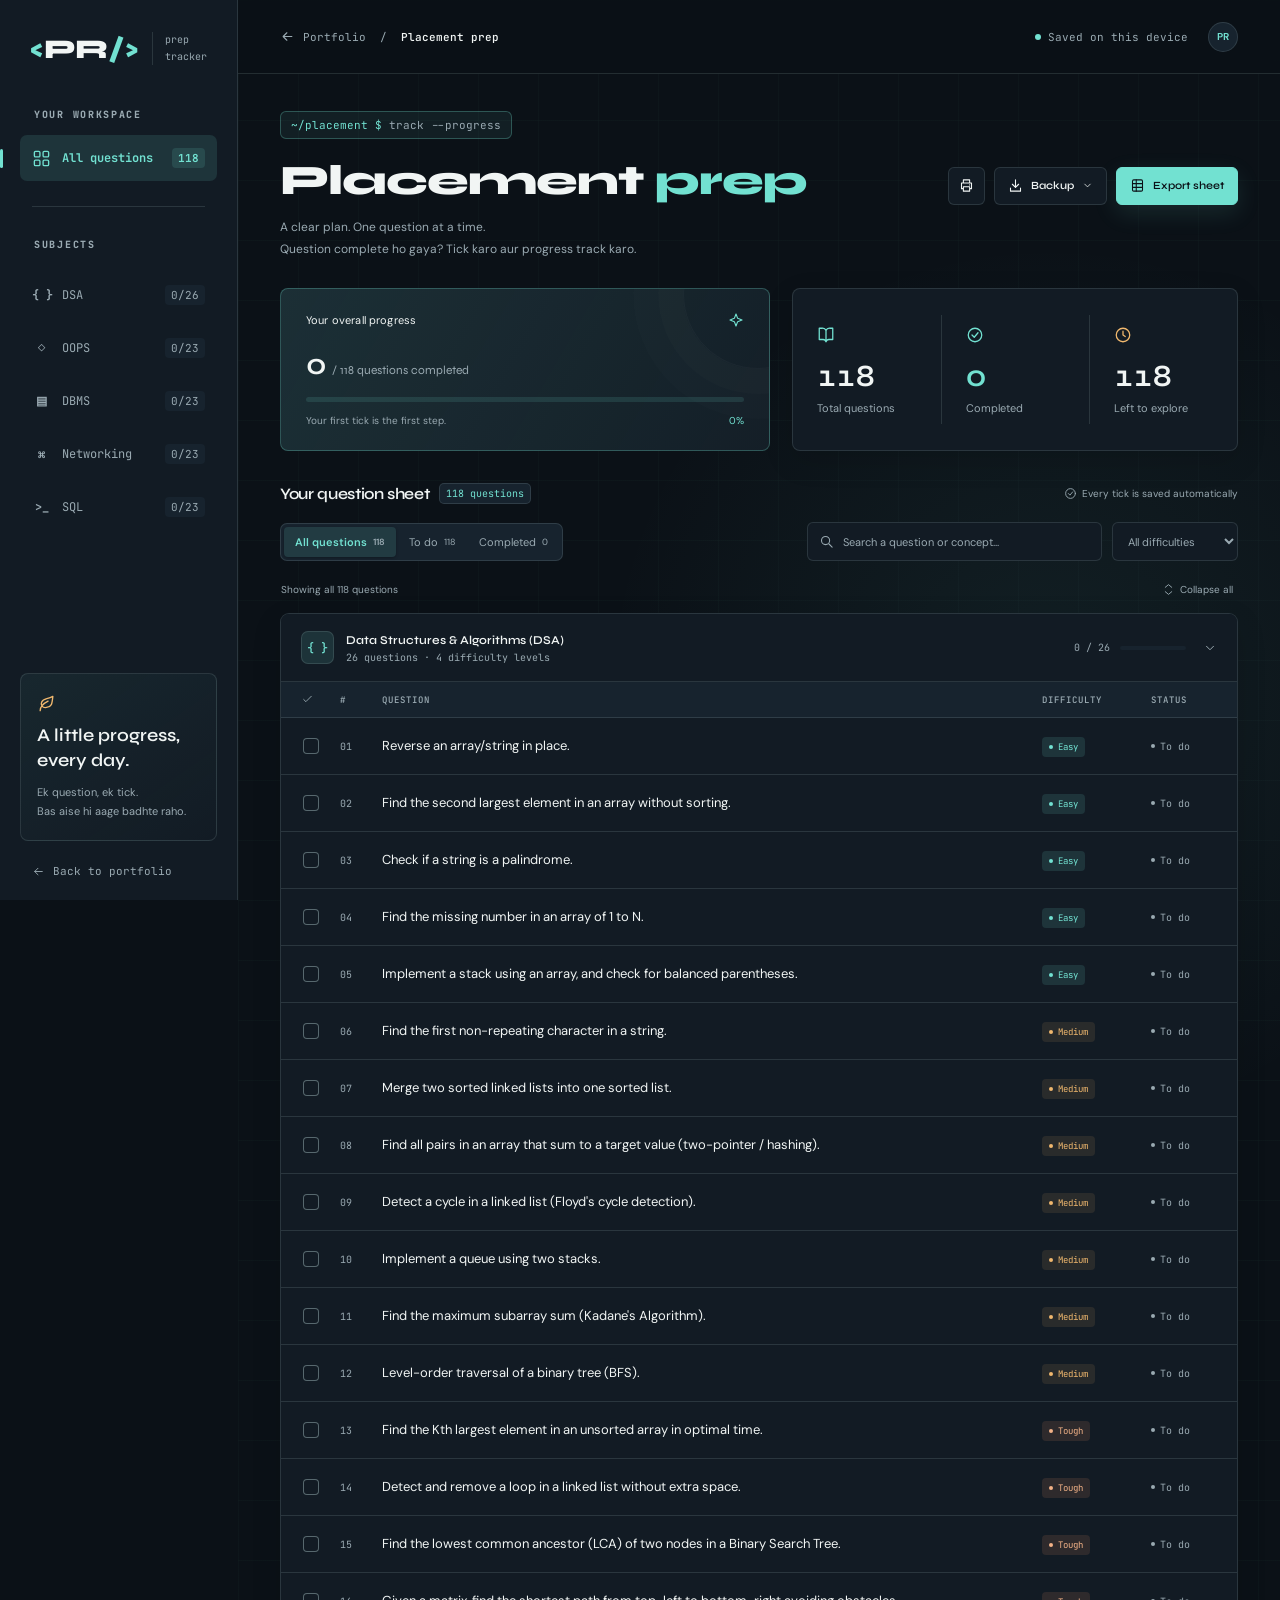
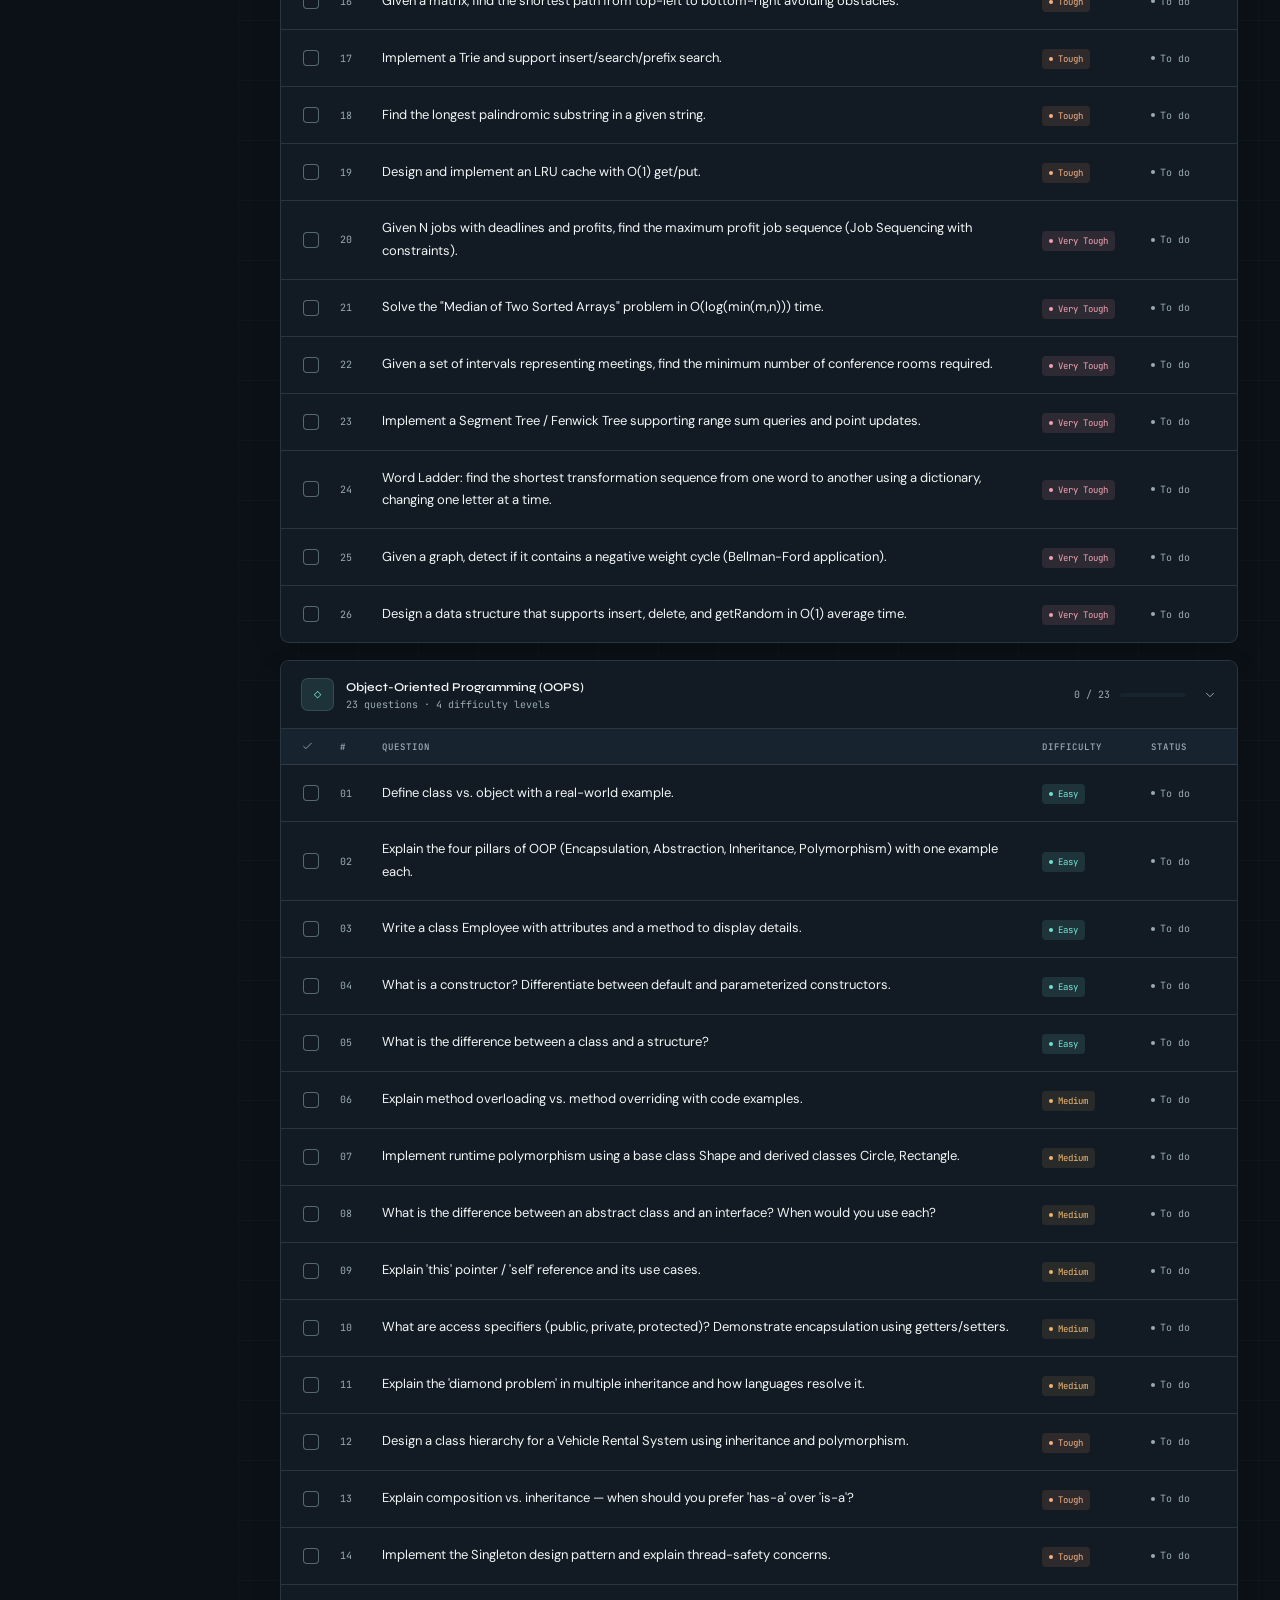
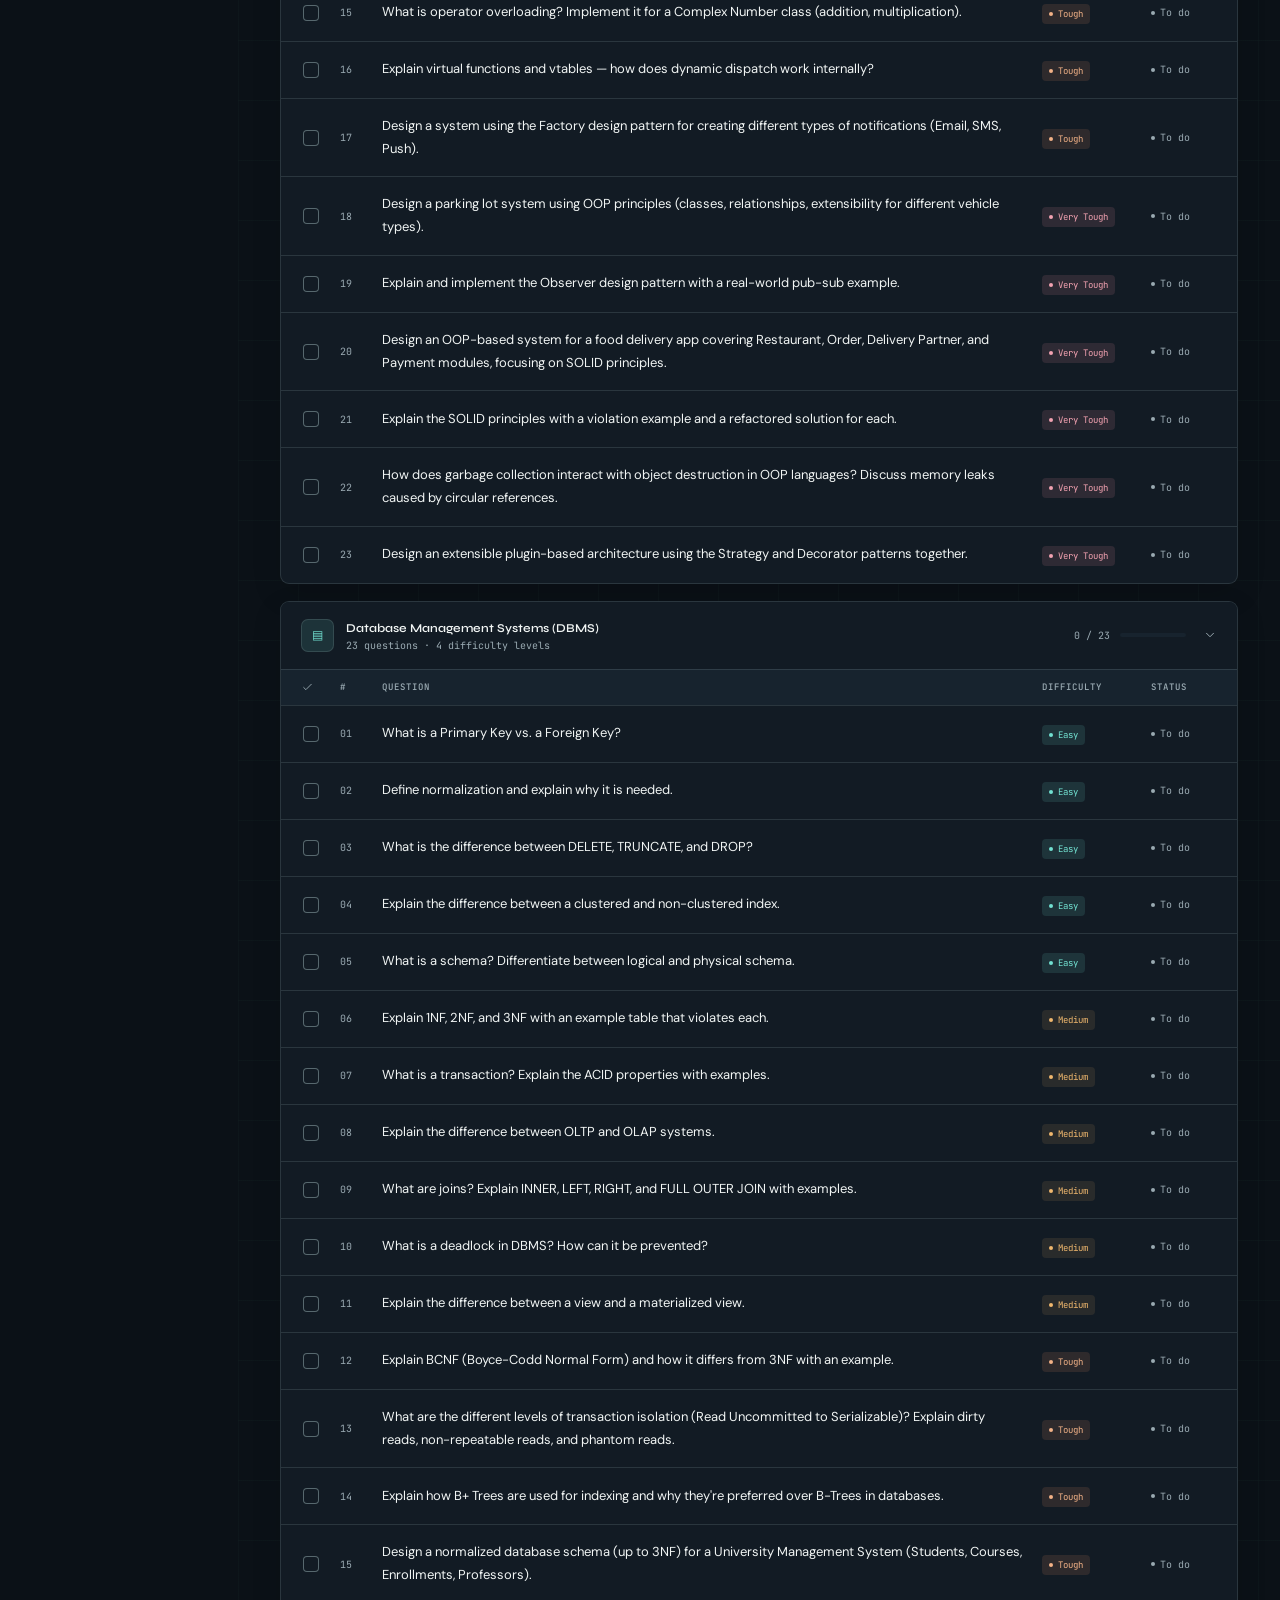
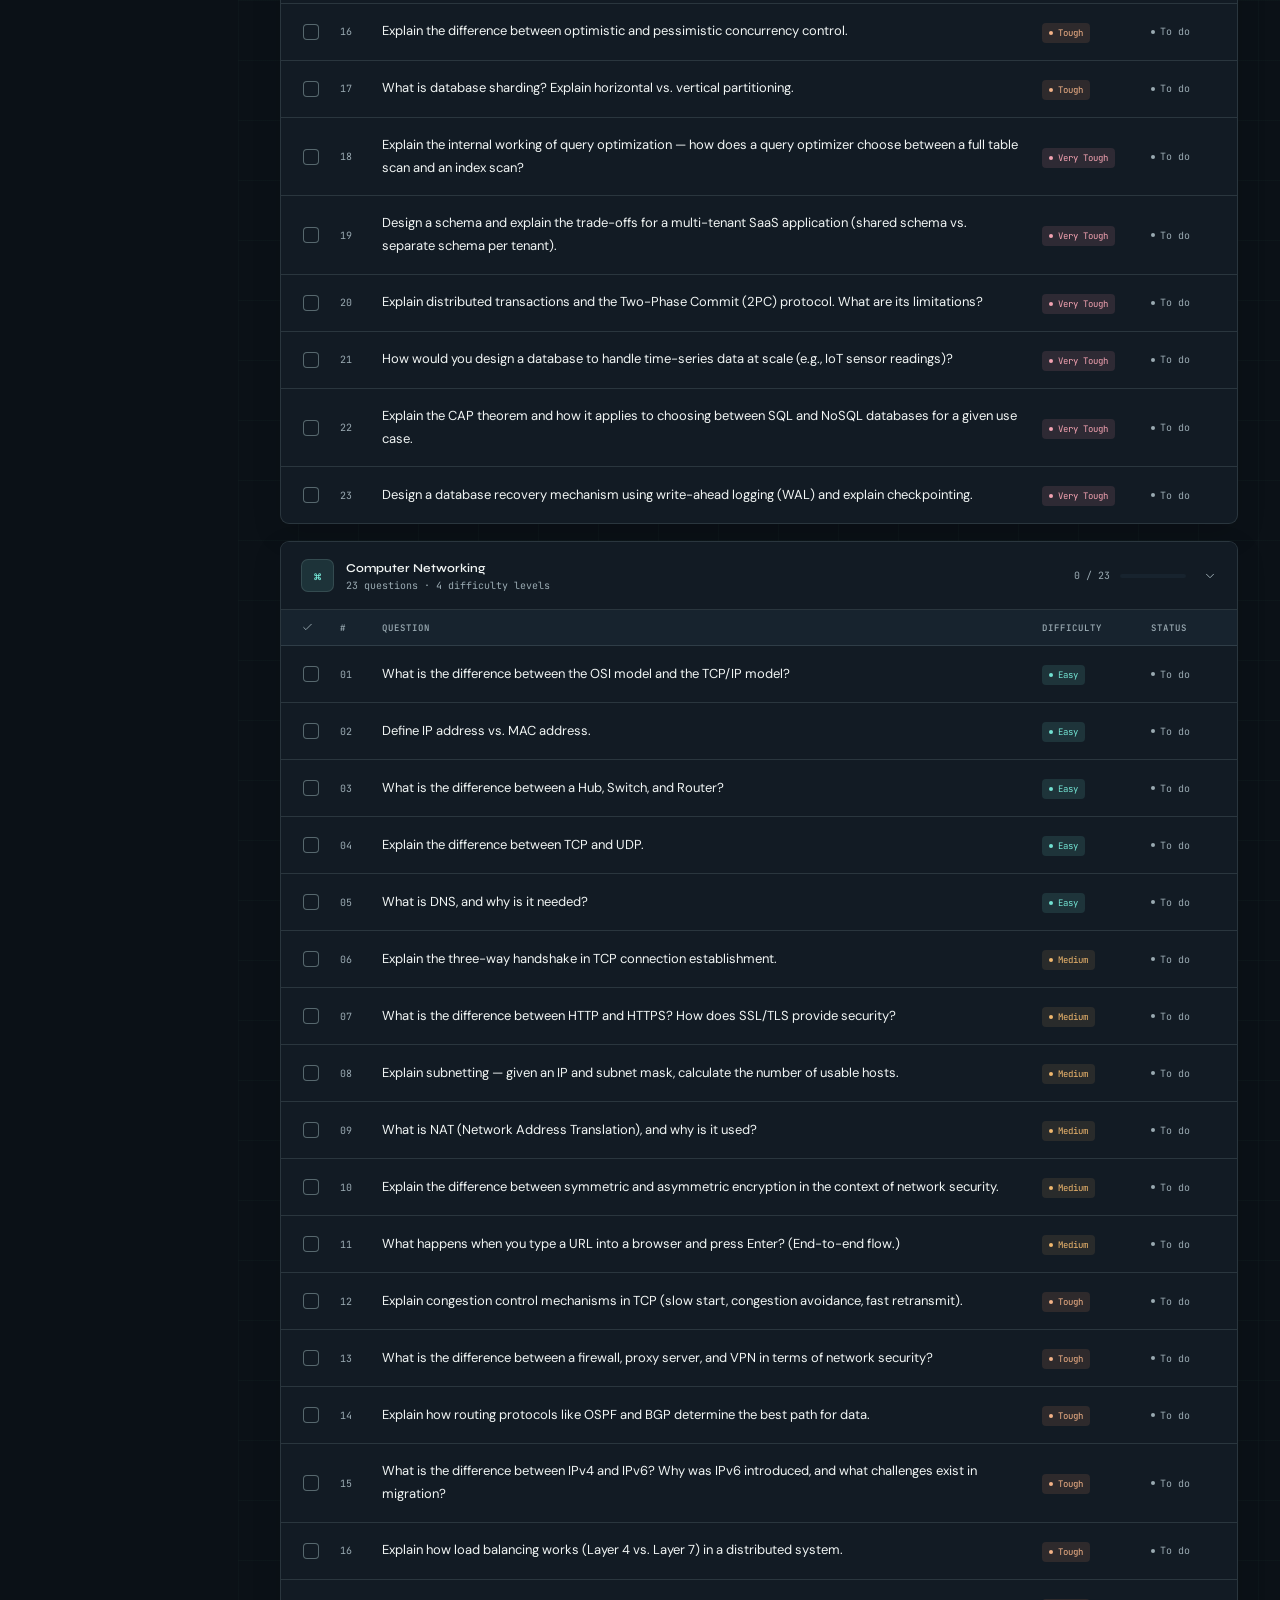
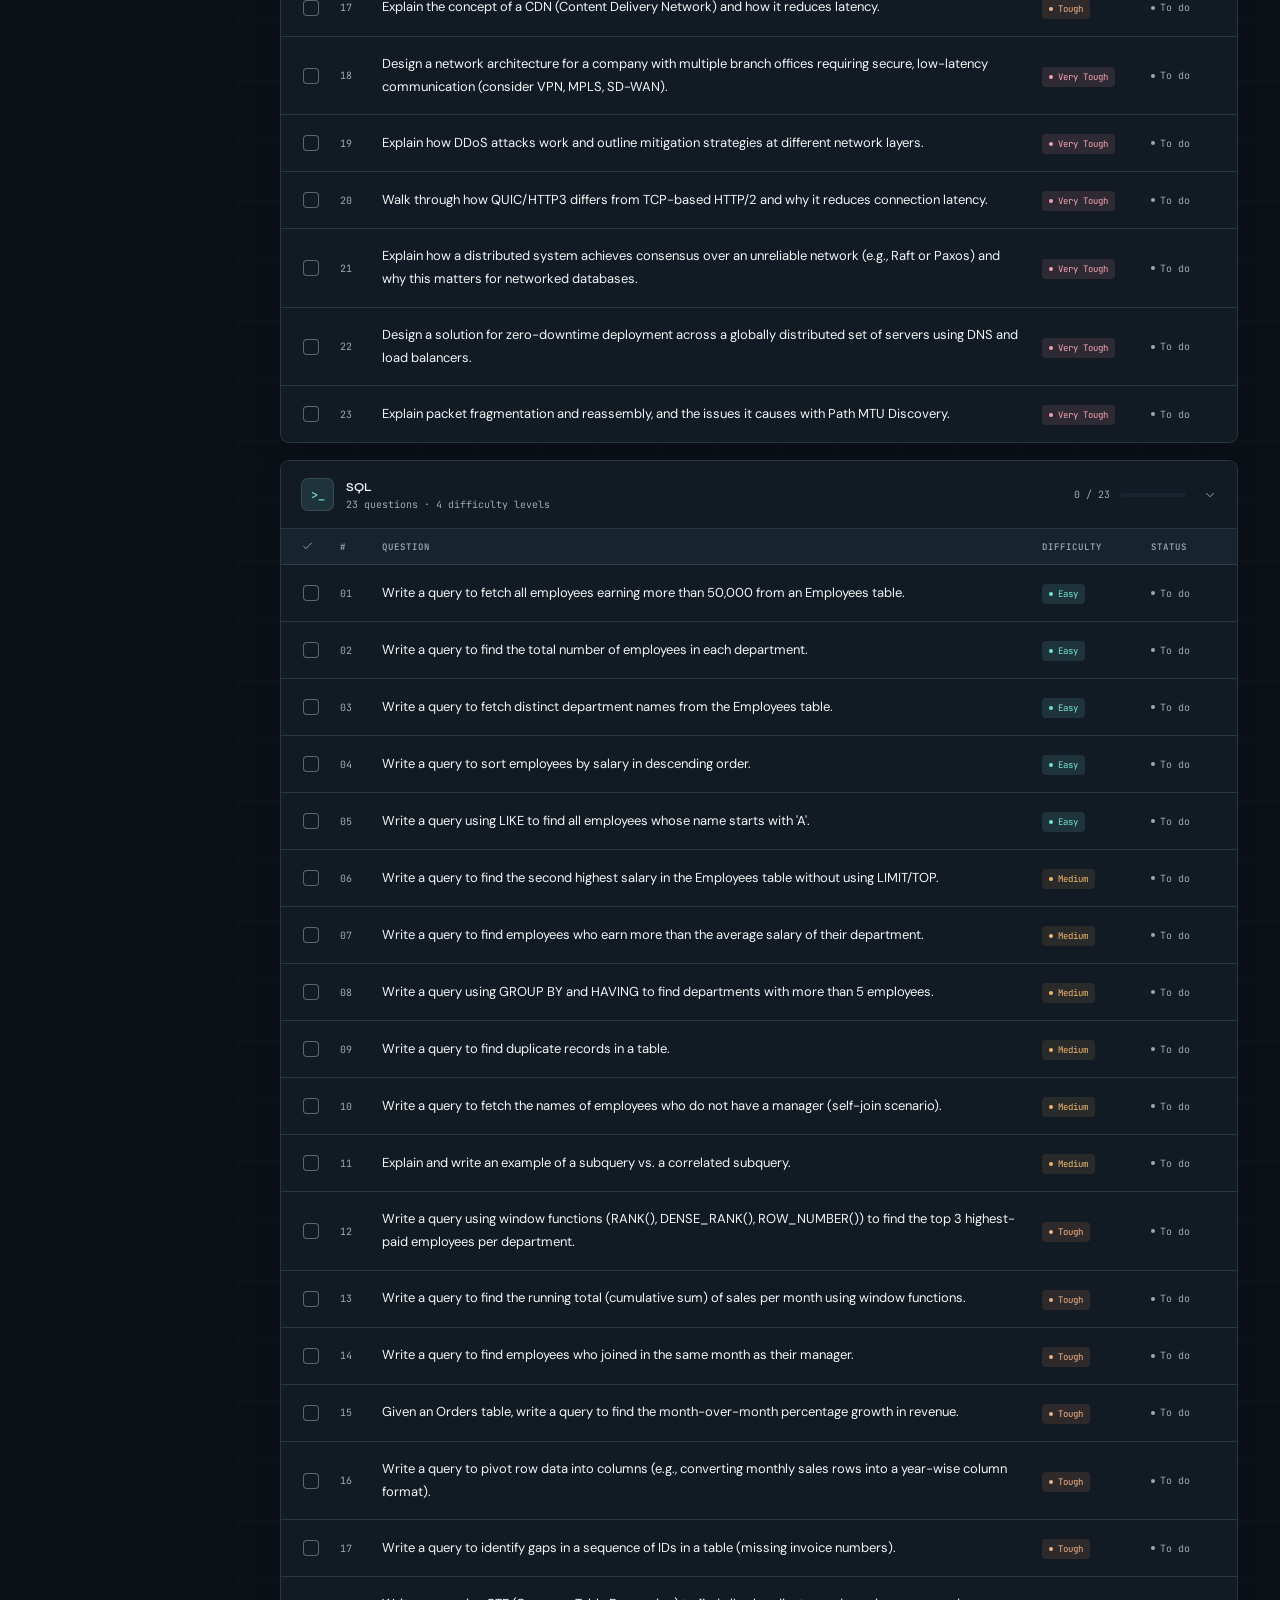
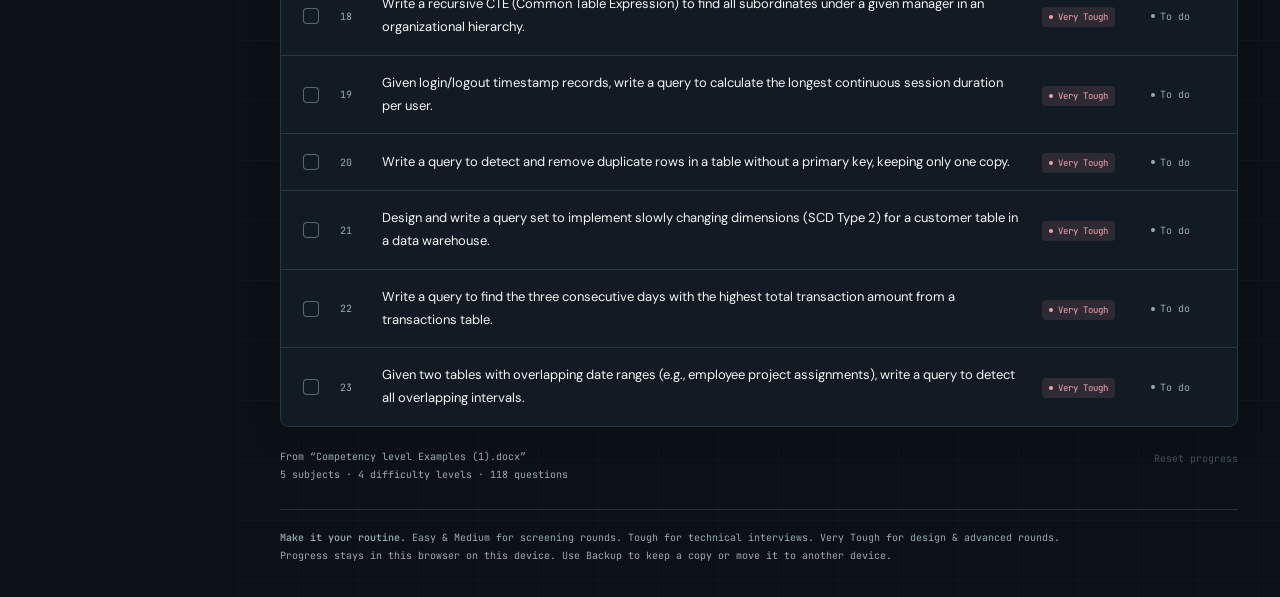
==== placement-tracker.html @ 0c240634 "Add placement prep checklist matching portfolio theme" ====
<!DOCTYPE html>
<html lang="en">
<head>
  <meta charset="UTF-8">
  <meta name="viewport" content="width=device-width, initial-scale=1">
  <meta name="theme-color" content="#0b1117">
  <meta name="description" content="A personal checklist for all 118 placement interview questions in DSA, OOPS, DBMS, Networking and SQL.">
  <title>Placement Prep | Prince Raj</title>
  <link rel="preconnect" href="https://fonts.googleapis.com">
  <link rel="preconnect" href="https://fonts.gstatic.com" crossorigin>
  <link href="https://fonts.googleapis.com/css2?family=Syne:wght@400;600;700;800&amp;family=JetBrains+Mono:wght@300;400;500&amp;family=DM+Sans:wght@300;400;500&amp;display=swap" rel="stylesheet">
  <style>
    /* Palette and typography match style.css (Professional Polish). */
    :root{
      color-scheme:dark;
      --bg-dark:#0b1117;--bg-card:#121b24;--accent:#72e1d1;--accent-2:#f0b86e;
      --accent-glow:rgba(114,225,209,.12);--accent-border:rgba(114,225,209,.28);
      --text-primary:#f1f5f4;--text-muted:#9aaab2;--text-code:#b7f2e9;
      --font-display:'Syne',sans-serif;--font-body:'DM Sans',sans-serif;--font-mono:'JetBrains Mono',monospace;
      --bg:var(--bg-dark);--paper:var(--bg-card);--ink:var(--text-primary);--muted:var(--text-muted);
      --line:rgba(190,220,220,.14);--light:var(--accent-glow);--surface-soft:#17232e;
      --shadow:0 18px 50px rgba(0,0,0,.28);--sidebar:238px;
    }

    *{box-sizing:border-box}[hidden]{display:none!important}
    body{margin:0;background:radial-gradient(circle at 82% 8%,rgba(114,225,209,.07),transparent 28rem),var(--bg);color:var(--ink);font-family:var(--font-body);font-size:14px;-webkit-font-smoothing:antialiased}
    button,input,select{font:inherit}button,a,input,select,summary{-webkit-tap-highlight-color:transparent}
    button{cursor:pointer}button,a,input,select,summary{outline-offset:4px} :focus-visible{outline:2px solid var(--accent)}
    button{color:inherit}a{color:inherit}button:disabled{opacity:.4;cursor:default}svg.icon{width:19px;height:19px;flex:none;fill:none;stroke:currentColor;stroke-width:1.7;stroke-linecap:round;stroke-linejoin:round;vertical-align:middle}
    .symbols{display:none}.skip-link{position:fixed;left:16px;top:-100px;z-index:10;background:var(--paper);padding:12px}.skip-link:focus{top:12px}
    .sidebar{position:fixed;inset:0 auto 0 0;width:var(--sidebar);background:var(--paper);border-right:1px solid var(--line);padding:32px 20px 22px;display:flex;flex-direction:column;z-index:4;overflow-y:auto}
    .brand{display:flex;align-items:center;gap:10px;font-size:23px;font-weight:750;letter-spacing:-1px;text-decoration:none;margin:0 10px 43px}
    .brand-mark{display:grid;place-items:center;width:33px;height:35px;border-radius:10px;background:var(--accent);color:var(--ink);transform:rotate(-5deg)}.brand-mark svg{width:22px;height:22px}
    .nav-caption{font-size:10px;font-weight:750;letter-spacing:1.7px;color:var(--muted);margin:0 14px 14px}
    .subject-nav{display:grid;gap:7px}.nav-item{display:flex;align-items:center;gap:11px;position:relative;padding:13px 12px;background:transparent;border:0;border-radius:7px;text-align:left;width:100%;font-size:13px;color:var(--muted)}
    .nav-item:hover{background:var(--surface-soft)}.nav-item.active{background:var(--accent-glow);color:var(--accent);font-weight:650}.nav-item.active:before{content:"";height:19px;width:3px;border-radius:3px;background:var(--accent);position:absolute;left:-20px}
    .nav-item .nav-count{margin-left:auto;font-variant-numeric:tabular-nums;font-size:11px;background:var(--surface-soft);padding:3px 6px;border-radius:4px;color:var(--muted)}.nav-item.active .nav-count{background:var(--accent-glow);color:var(--accent)}
    .nav-separator{height:1px;background:var(--line);margin:18px 12px 24px}.subject-symbol{font-family:var(--font-mono);font-size:12px;width:19px;flex:none;white-space:nowrap;text-align:center;font-weight:650}
    .sidebar-bottom{margin-top:auto;padding-top:50px}.note-card{padding:19px 16px;background:var(--surface-soft);border:1px solid var(--line);border-radius:10px}.note-icon{color:var(--accent);margin-bottom:10px}.note-card h2{font-family:var(--font-display);font-size:18px;font-weight:400;line-height:1.4;margin:0 0 9px}.note-card p{margin:0;color:var(--muted);font-size:11px;line-height:1.75}
    .back-link{display:flex;align-items:center;gap:8px;text-decoration:none;font-size:11px;color:var(--muted);padding:23px 12px 0}.back-link:hover{color:var(--accent)}
    .workspace{margin-left:var(--sidebar)}.topbar{height:74px;padding:0 42px;display:flex;align-items:center;justify-content:space-between;border-bottom:1px solid var(--line);background:rgba(11,17,23,.9);backdrop-filter:blur(12px);gap:16px}.breadcrumb{display:flex;align-items:center;gap:14px;font-size:11px;color:var(--muted)}.breadcrumb strong{font-weight:550;color:var(--ink)}.breadcrumb .slash{color:var(--muted)}
    .topbar-right{display:flex;gap:20px;align-items:center}.save-state{display:flex;align-items:center;gap:7px;font-size:11px;color:var(--muted)}.save-dot{height:6px;width:6px;background:var(--accent);border-radius:50%;flex:none}.avatar{height:30px;width:30px;background:var(--surface-soft);color:var(--accent);display:grid;place-items:center;border:1px solid var(--line);border-radius:50%;font-size:10px;font-weight:650}
    .content{max-width:1430px;margin:0 auto;padding:37px 42px 32px}.heading-row{display:flex;justify-content:space-between;gap:24px;align-items:center;margin-bottom:28px}.eyebrow{display:flex;align-items:center;gap:7px;font-family:var(--font-mono);font-size:11px;font-weight:400;letter-spacing:0;color:var(--accent);margin:0 0 16px;padding:6px 10px;width:fit-content;max-width:100%;border:1px solid var(--accent-border);border-radius:6px;background:rgba(114,225,209,.07)}.eyebrow span{color:var(--muted)}h1{font-family:var(--font-display);font-size:42px;font-weight:800;letter-spacing:-1px;margin:0 0 11px}.intro{font-size:12px;color:var(--muted);line-height:1.8;margin:0}
    .actions{display:flex;gap:9px;align-items:center}.btn{display:inline-flex;align-items:center;justify-content:center;gap:8px;padding:10px 13px;min-height:38px;border:1px solid var(--line);border-radius:6px;background:var(--paper);font-size:11px;font-weight:550;text-decoration:none;white-space:nowrap}.btn:hover{background:var(--accent-glow);border-color:var(--accent-border)}.btn svg{width:15px;height:15px}.btn.primary{background:var(--accent);border-color:var(--accent);color:var(--bg-dark);box-shadow:0 8px 24px var(--accent-glow)}.btn.primary:hover{background:#9cede1}.icon-button{padding:10px}.backup-wrap{position:relative}.backup-menu{position:absolute;right:0;top:calc(100% + 8px);z-index:5;background:var(--paper);border:1px solid var(--line);border-radius:8px;padding:6px;width:207px;box-shadow:0 10px 35px rgba(0,0,0,.28)}.backup-menu[hidden]{display:none}.backup-menu button{display:flex;gap:9px;align-items:center;width:100%;text-align:left;border:0;border-radius:5px;padding:10px;background:var(--paper);font-size:12px}.backup-menu button:hover{background:var(--bg)}
    .overview{display:grid;grid-template-columns:1.1fr 1fr;gap:22px;margin-bottom:32px}.progress-card{background:linear-gradient(120deg,rgba(114,225,209,.1),rgba(114,225,209,.02)),var(--paper);border-radius:10px;padding:23px 25px;color:var(--ink);position:relative;overflow:hidden}.progress-card:after{content:"";width:148px;height:148px;border:1px solid #ffffff08;border-radius:50%;position:absolute;right:-64px;top:-70px;box-shadow:0 0 0 25px #ffffff03,0 0 0 50px #ffffff02;pointer-events:none}
    .progress-top{display:flex;align-items:center;justify-content:space-between;gap:10px;margin-bottom:18px}.progress-label{font-size:11px;letter-spacing:.15px;color:var(--ink)}.progress-top svg{color:var(--accent);width:16px;height:16px}.progress-value{font-size:30px;font-weight:550;letter-spacing:-1px}.progress-value span{font-size:12px;font-weight:400;letter-spacing:0;color:var(--muted);margin-left:7px}.progress-track{height:5px;background:rgba(114,225,209,.12);border-radius:10px;overflow:hidden;margin:15px 0 12px}.progress-fill{height:100%;background:var(--accent);border-radius:10px;transition:width .25s ease}.progress-bottom{display:flex;justify-content:space-between;gap:15px;color:var(--muted);font-size:10px}.progress-percent{color:var(--accent);font-variant-numeric:tabular-nums}
    .stats{display:grid;grid-template-columns:repeat(3,1fr);background:var(--paper);border:1px solid var(--line);border-radius:8px;padding:26px 0}.stat{display:flex;flex-direction:column;justify-content:center;padding:0 24px;border-left:1px solid var(--line)}.stat:first-child{border-left:0}.stat-icon{height:25px;color:var(--accent)}.stat-icon svg{width:18px;height:18px}.stat-number{font-size:31px;letter-spacing:-1px;font-weight:550;margin:8px 0 6px;font-variant-numeric:tabular-nums}.stat-label{font-size:11px;color:var(--muted)}.stat.completed .stat-number{color:var(--accent)}
    .sheet-title-row{display:flex;align-items:center;justify-content:space-between;gap:15px;margin-bottom:18px}.sheet-title{display:flex;align-items:center;gap:10px}.sheet-title h2{font-size:16px;letter-spacing:-.35px;margin:0;font-weight:650}.count-pill{font-size:10px;color:var(--accent);background:var(--surface-soft);border:1px solid var(--line);border-radius:5px;padding:3px 6px}.sheet-helper{font-size:10px;color:var(--muted);display:flex;align-items:center;gap:5px}.sheet-helper svg{width:13px;height:13px}
    .filterbar{display:flex;align-items:center;gap:10px;margin-bottom:18px}.status-tabs{display:flex;gap:2px;background:var(--surface-soft);border:1px solid var(--line);border-radius:7px;padding:3px;flex:none}.status-tab{border:0;border-radius:4px;background:transparent;padding:8px 11px;font-size:11px;color:var(--muted);display:flex;gap:6px;align-items:center;white-space:nowrap}.status-tab[aria-pressed="true"]{background:var(--paper);color:var(--accent);box-shadow:0 1px 3px rgba(0,0,0,.28);font-weight:600}.tab-count{font-size:9px;color:var(--muted)}
    .search-field{position:relative;margin-left:auto;min-width:120px;flex:1;max-width:295px}.search-field svg{position:absolute;left:12px;top:12px;width:15px;height:15px;color:var(--muted)}.search-field input{background:var(--paper);border:1px solid var(--line);border-radius:6px;padding:11px 11px 11px 35px;width:100%;font-size:11px;color:var(--ink);min-height:39px}.search-field input::placeholder{color:var(--muted)}.difficulty-select{background:var(--paper);border:1px solid var(--line);border-radius:6px;padding:10px 26px 10px 11px;font-size:11px;color:var(--muted);min-height:39px;max-width:155px}
    .result-line{display:flex;align-items:center;justify-content:space-between;gap:12px;font-size:10px;color:var(--muted);margin:0 1px 13px;min-height:21px}.clear-filters{border:0;background:none;color:var(--accent);font-size:11px;padding:3px}.collapse-button{border:0;background:none;color:var(--muted);display:flex;align-items:center;gap:5px;font-size:10px;padding:4px}.collapse-button svg{width:13px;height:13px}
    .topic-section{background:var(--paper);border:1px solid var(--line);border-radius:9px;margin-bottom:17px;overflow:hidden}.topic-heading{display:flex;align-items:center;gap:12px;padding:17px 20px;cursor:pointer;list-style:none;background:var(--paper)}.topic-heading::-webkit-details-marker{display:none}.topic-heading:hover{background:var(--paper)}.topic-badge{width:33px;height:33px;display:grid;place-items:center;border:1px solid var(--line);background:var(--accent-glow);border-radius:7px;color:var(--accent);font:500 12px var(--font-mono)}.topic-name{font-size:12px;font-weight:600;line-height:1.5}.topic-sub{font-size:10px;color:var(--muted);margin-top:2px;font-weight:400}.topic-progress{margin-left:auto;display:flex;align-items:center;gap:10px;color:var(--muted);font-size:10px;white-space:nowrap}.mini-track{height:4px;width:66px;border-radius:5px;background:var(--surface-soft);overflow:hidden}.mini-fill{height:100%;background:var(--accent);border-radius:5px;transition:width .2s}.chevron{margin-left:7px;transition:transform .2s;width:14px!important;height:14px!important;color:var(--muted)}.topic-section:not([open]) .chevron{transform:rotate(-90deg)}
    .question-table{width:100%;border-collapse:collapse;table-layout:fixed}.question-table thead{background:var(--surface-soft)}.question-table th{text-align:left;color:var(--muted);font-size:9px;letter-spacing:1.05px;font-weight:550;padding:11px 10px;border-top:1px solid var(--line);border-bottom:1px solid var(--line)}.question-table th.check-col{width:49px;padding-left:20px}.question-table th.number-col{width:42px}.question-table th.level-col{width:109px}.question-table th.state-col{width:96px}.question-table td{border-bottom:1px solid var(--line);padding:16px 10px;vertical-align:middle}.question-table tr:last-child td{border-bottom:0}.question-table tbody tr:hover{background:var(--accent-glow)}.question-table td.check-cell{padding-left:20px}.question-table td.number-cell{font-size:10px;color:var(--muted);font-variant-numeric:tabular-nums}.question-label{font-size:13px;line-height:1.75;cursor:pointer;display:block;color:var(--ink);overflow-wrap:anywhere}
    .question-check{appearance:none;-webkit-appearance:none;margin:0;display:block;width:16px;height:16px;border:1.4px solid rgba(190,220,220,.4);border-radius:4px;background:var(--paper);cursor:pointer;position:relative}.question-check:checked{background:var(--accent);border-color:var(--accent)}.question-check:checked:after{content:"";position:absolute;width:7px;height:4px;border-left:1.8px solid var(--bg-dark);border-bottom:1.8px solid var(--bg-dark);transform:rotate(-45deg);left:3px;top:3px}.check-target{display:grid;place-items:center;min-height:24px;width:20px;cursor:pointer}
    tr.is-done{background:rgba(114,225,209,.045)}.is-done .question-label{color:var(--muted);text-decoration:line-through;text-decoration-color:rgba(154,170,178,.55)}.state{font-size:10px;color:var(--muted);white-space:nowrap;display:flex;align-items:center;gap:5px}.state:before{content:"";width:4px;height:4px;border-radius:50%;background:var(--muted)}.is-done .state{color:var(--accent)}.is-done .state:before{background:var(--accent)}
    .difficulty{display:inline-flex;align-items:center;gap:5px;padding:4px 7px;border-radius:4px;font-size:9px;white-space:nowrap;background:var(--accent-glow);color:var(--accent)}.difficulty:before{content:"";width:4px;height:4px;border-radius:50%;background:currentColor}.difficulty.medium{background:rgba(240,184,110,.1);color:var(--accent-2)}.difficulty.tough{background:rgba(242,151,103,.12);color:#f2b287}.difficulty.very-tough{background:rgba(245,147,164,.12);color:#f3a2b1}
    .empty-state{text-align:center;border:1px dashed var(--line);background:var(--paper);border-radius:9px;padding:55px 20px}.empty-state svg{width:30px;height:30px;color:var(--accent);margin-bottom:12px}.empty-state h3{font-size:17px;margin:0 0 10px}.empty-state p{font-size:12px;color:var(--muted);margin:0 0 20px;line-height:1.7}.empty-state[hidden]{display:none}
    .sheet-footer{display:flex;justify-content:space-between;align-items:flex-start;gap:18px;color:var(--muted);font-size:10px;line-height:1.8;margin-top:21px}.sheet-footer p{margin:0}.reset-button{border:0;background:none;padding:2px 0;font-size:10px;color:var(--muted);white-space:nowrap}.reset-button:hover{color:#f3a2b1}.footer-note{font-size:10px;color:var(--muted);line-height:1.8;margin:25px 0 0;border-top:1px solid var(--line);padding-top:19px}.footer-note strong{font-weight:550;color:var(--muted)}
    .toast{position:fixed;bottom:24px;left:calc(50% + var(--sidebar)/2);transform:translateX(-50%);padding:13px 19px;background:var(--paper);color:var(--ink);font-size:12px;border-radius:8px;box-shadow:0 7px 24px rgba(0,0,0,.28);z-index:20;max-width:90vw;width:max-content}.toast:empty{display:none}
    dialog{border:1px solid var(--line);border-radius:12px;padding:27px;background:var(--paper);max-width:420px;width:calc(100% - 32px);color:var(--ink);box-shadow:0 15px 80px rgba(0,0,0,.28)}dialog::backdrop{background:rgba(5,10,16,.72);backdrop-filter:blur(2px)}dialog h2{font-size:20px;letter-spacing:-.5px;margin:0 0 11px}dialog p{font-size:13px;color:var(--muted);line-height:1.8;margin:0 0 24px}.dialog-actions{display:flex;justify-content:flex-end;gap:9px}.btn.danger{background:#b94f57;color:var(--ink);border-color:#b94f57}.sr-only{position:absolute;width:1px;height:1px;padding:0;margin:-1px;overflow:hidden;clip:rect(0,0,0,0);white-space:nowrap;border:0}
    .storage-warning{margin:0 0 20px;background:rgba(240,184,110,.1);color:var(--accent-2);border:1px solid rgba(240,184,110,.3);border-radius:7px;padding:12px 16px;font-size:12px;line-height:1.7}.mobile-subjects{display:none}

    ::selection{background:var(--accent-glow);color:var(--accent)}
    ::-webkit-scrollbar{width:6px;height:4px}::-webkit-scrollbar-track{background:var(--bg)}::-webkit-scrollbar-thumb{background:var(--accent);border-radius:3px}
    .workspace{background-image:linear-gradient(rgba(114,225,209,.025) 1px,transparent 1px),linear-gradient(90deg,rgba(114,225,209,.025) 1px,transparent 1px);background-size:60px 60px}
    .brand{font-family:var(--font-display);font-weight:800;letter-spacing:-.5px;gap:13px}
    .portfolio-logo{font-size:27px;white-space:nowrap}.logo-bracket,h1 .accent-text{color:var(--accent)}
    .brand-caption{font-family:var(--font-mono);font-size:10px;font-weight:400;color:var(--muted);letter-spacing:0;line-height:1.65;border-left:1px solid var(--line);padding-left:12px}
    .breadcrumb-home{display:flex;gap:8px;align-items:center;text-decoration:none}.breadcrumb-home:hover{color:var(--accent)}
    .nav-caption,.nav-item,.nav-count,.back-link,.breadcrumb,.save-state,.eyebrow,.count-pill,.topic-sub,.topic-progress,.question-table th,.number-cell,.difficulty,.state,.sheet-footer,.footer-note{font-family:var(--font-mono)}
    .nav-item{font-size:12px}.nav-item:hover{color:var(--accent)}
    .sheet-title h2,.topic-name,.btn,dialog h2,.empty-state h3{font-family:var(--font-display);font-weight:600}
    .note-card{background:linear-gradient(145deg,rgba(114,225,209,.06),transparent),var(--paper);border-radius:8px}
    .note-card h2{font-weight:600}.note-icon{color:var(--accent-2)}
    .topic-section,.stats{box-shadow:0 10px 30px rgba(0,0,0,.12)}
    .topic-section:hover{border-color:var(--accent-border)}
    .progress-card{border:1px solid var(--accent-border);border-radius:8px}
    .stat-number,.progress-value{font-family:var(--font-display);font-weight:600}
    .stat:last-child .stat-icon{color:var(--accent-2)}
    .progress-fill{box-shadow:0 0 12px var(--accent-glow)}
    .btn{transition:background .2s,border-color .2s,box-shadow .2s,transform .2s}
    .btn:hover{transform:translateY(-2px)}.btn.primary:hover{box-shadow:0 12px 30px rgba(114,225,209,.24)}
    .status-tab[aria-pressed="true"]{background:var(--accent-glow)}
    .toast{border:1px solid var(--accent-border)}
    .skip-link{color:var(--accent);border:1px solid var(--accent-border)}
    @media(min-width:1500px){.content{padding-top:45px}.overview{grid-template-columns:1fr 1.2fr}.question-label{font-size:13px}.question-table td{padding-top:18px;padding-bottom:18px}}
    @media(max-width:1150px){:root{--sidebar:207px}.sidebar{padding-left:15px;padding-right:15px}.brand{font-size:21px}.nav-item.active:before{left:-15px}.content{padding:30px 27px}.topbar{padding:0 27px}.overview{gap:15px;grid-template-columns:1fr 1fr}.stat{padding:0 17px}.status-tab{padding:8px 8px;font-size:10px}.tab-count{display:none}.search-field{max-width:none}.heading-row{gap:14px}.intro{max-width:390px}.sheet-helper{display:none}}
    @media(max-width:850px){:root{--sidebar:180px}.sidebar{padding:27px 12px 18px}.brand{font-size:19px;margin:0 5px 36px;gap:7px}.brand-mark{width:29px;height:30px}.nav-item{font-size:11px;padding:12px 8px;gap:8px}.nav-item.active:before{left:-12px}.nav-caption{font-size:9px;margin-left:8px}.note-card{padding:15px 12px}.note-card h2{font-size:16px}.content{padding:26px 22px}.topbar{padding:0 22px}.heading-row{align-items:flex-start}.actions{gap:6px;margin-top:24px}.actions>.icon-button{display:none}h1{font-size:31px}.overview{grid-template-columns:1fr}.stats{padding:18px 0}.stat{display:grid;grid-template-columns:23px 1fr;column-gap:8px;align-content:center}.stat-icon{grid-row:1/3;align-self:center}.stat-number{font-size:24px;margin:0 0 4px}.stat-label{font-size:10px}.progress-card{padding:20px 23px}.progress-top{margin-bottom:12px}.filterbar{flex-wrap:wrap}.status-tabs{width:100%;margin-bottom:2px}.status-tab{flex:1;justify-content:center}.tab-count{display:inline}.search-field{margin:0;flex:1}.question-table th.state-col,.state-cell{display:none}.question-table th.level-col{width:87px}.question-table th.number-col{width:32px}.question-table th.check-col{width:43px}.topic-heading{padding:15px}.topic-progress{gap:7px}.mini-track{width:40px}.topic-name{font-size:11px}.question-table td{padding:14px 8px}.question-table td.check-cell{padding-left:15px}.question-label{font-size:12px}.question-table th.check-col{padding-left:15px}}
    @media(max-width:620px){:root{--sidebar:0px}.sidebar{display:none}.topbar{height:59px;padding:0 19px}.breadcrumb{font-size:10px;gap:10px}.breadcrumb>svg{color:var(--accent)}.topbar-right{gap:8px}.avatar{display:none}.save-state{font-size:9px}.content{padding:27px 17px}.heading-row{display:block;position:relative;margin-bottom:22px}h1{font-size:32px;letter-spacing:-1.3px}.eyebrow{font-size:9px}.intro{font-size:11px;max-width:310px}.actions{margin-top:17px}.actions>.icon-button{display:flex}.overview{gap:12px;margin-bottom:26px}.progress-card{padding:20px}.stats{padding:18px 0}.stat{padding:0 12px;column-gap:5px;grid-template-columns:18px 1fr}.stat-icon svg{width:15px;height:15px}.stat-number{font-size:23px}.stat-label{font-size:9px}.sheet-title-row{margin-bottom:15px}.sheet-title h2{font-size:15px}.mobile-subjects{display:flex;gap:6px;overflow:auto;padding:0 0 13px;margin-bottom:3px;scrollbar-width:thin}.mobile-subjects button{border:1px solid var(--line);border-radius:5px;padding:8px 12px;white-space:nowrap;background:var(--paper);color:var(--muted);font-size:10px}.mobile-subjects button[aria-pressed="true"]{background:var(--accent-glow);border-color:var(--accent-border);color:var(--accent);font-weight:600}.filterbar{gap:8px;margin-bottom:12px}.status-tab{padding:8px 10px;font-size:10px}.difficulty-select{width:130px;padding-left:9px;font-size:10px}.search-field input{font-size:10px}.topic-heading{gap:9px;padding:14px 12px}.topic-badge{width:29px;height:29px;font-size:10px}.topic-name{font-size:11px;max-width:210px}.topic-sub{font-size:9px}.mini-track{display:none}.topic-progress{font-size:9px;gap:4px}.chevron{margin-left:2px}.question-table th{font-size:8px;padding:10px 7px;letter-spacing:.7px}.question-table th.number-col,.number-cell{display:none}.question-table th.check-col{width:38px;padding-left:13px}.question-table th.level-col{width:77px}.question-table td{padding:14px 7px}.question-table td.check-cell{padding-left:11px}.question-label{font-size:12px;line-height:1.8}.difficulty{font-size:8px;padding:4px 5px;gap:4px}.sheet-footer{font-size:9px;flex-wrap:wrap}.footer-note{font-size:9px}.toast{bottom:16px;max-width:calc(100vw - 28px);font-size:11px;text-align:center}.backup-menu{left:0;right:auto}}
    @media(prefers-reduced-motion:reduce){*,*:before,*:after{transition:none!important;scroll-behavior:auto!important}}
    @media print{:root{color-scheme:light;--ink:#111;--muted:#555;--paper:#fff;--accent:#205a4f;--line:#ddd;--surface-soft:#f4f4f4}body{background:white;font-size:11px;color:#000}.sidebar,.topbar,.actions,.filterbar,.mobile-subjects,.sheet-helper,.collapse-button,.clear-filters,.reset-button,.toast,.footer-note,.storage-warning{display:none!important}.workspace{margin:0;background:none}.content{padding:0;max-width:none}h1{font-size:25px}h1 .accent-text{color:#222}.eyebrow{background:white;border:0;padding:0;color:#555}.topic-section,.stats{box-shadow:none}.progress-card:after{display:none}.heading-row{margin-bottom:15px}.overview{display:block;margin-bottom:20px}.progress-card{background:white!important;color:#000;border:1px solid #ccc;padding:12px}.progress-label,.progress-value span,.progress-bottom,.progress-percent{color:#555}.progress-top{margin-bottom:8px}.progress-track,.stats,.progress-top svg{display:none}.progress-value{font-size:20px}.topic-heading{padding:10px;background:#f1f1f1!important;break-after:avoid}.topic-section{overflow:visible;border-color:#ccc;break-inside:auto}.question-table{table-layout:auto}.question-table th.number-col,.number-cell{display:table-cell}.question-table th.state-col,.state-cell{display:table-cell}.question-table th.level-col{width:85px}.question-table th.check-col{width:35px}.question-table td{padding:9px 8px}.question-label{font-size:10px;color:#222}.question-table tr{break-inside:avoid}.question-check{print-color-adjust:exact;-webkit-print-color-adjust:exact}.difficulty{color:#555!important;background:white!important;border:1px solid #ddd}.state{color:#666}.topic-badge,.chevron{display:none!important}.sheet-footer{font-size:9px}.is-done .question-label{color:#777}.question-table thead{display:table-header-group}}
  </style>
</head>
<body>
  <svg class="symbols" xmlns="http://www.w3.org/2000/svg" aria-hidden="true"><defs>
    <symbol id="i-check" viewBox="0 0 24 24"><path d="m5 12 4 4L19 6"/></symbol>
    <symbol id="i-grid" viewBox="0 0 24 24"><rect x="3" y="3" width="7" height="7" rx="1.5"/><rect x="14" y="3" width="7" height="7" rx="1.5"/><rect x="3" y="14" width="7" height="7" rx="1.5"/><rect x="14" y="14" width="7" height="7" rx="1.5"/></symbol>
    <symbol id="i-book" viewBox="0 0 24 24"><path d="M12 5v16M3 3h4a5 5 0 0 1 5 3 5 5 0 0 1 5-3h4v15h-5a4 4 0 0 0-4 3 4 4 0 0 0-4-3H3z"/></symbol>
    <symbol id="i-search" viewBox="0 0 24 24"><circle cx="10.5" cy="10.5" r="6.5"/><path d="m16 16 5 5"/></symbol>
    <symbol id="i-download" viewBox="0 0 24 24"><path d="M12 3v12m-5-5 5 5 5-5M4 16v5h16v-5"/></symbol>
    <symbol id="i-upload" viewBox="0 0 24 24"><path d="M12 16V3m-5 5 5-5 5 5M4 16v5h16v-5"/></symbol>
    <symbol id="i-print" viewBox="0 0 24 24"><path d="M7 8V3h10v5M7 17H4V8h16v9h-3M7 14h10v7H7zM17 11h.01"/></symbol>
    <symbol id="i-arrow" viewBox="0 0 24 24"><path d="M19 12H5m6-6-6 6 6 6"/></symbol>
    <symbol id="i-chevron" viewBox="0 0 24 24"><path d="m6 9 6 6 6-6"/></symbol>
    <symbol id="i-circle-check" viewBox="0 0 24 24"><circle cx="12" cy="12" r="9"/><path d="m8 12 3 3 5-6"/></symbol>
    <symbol id="i-clock" viewBox="0 0 24 24"><circle cx="12" cy="12" r="9"/><path d="M12 7v5l3 2"/></symbol>
    <symbol id="i-leaf" viewBox="0 0 24 24"><path d="M20 3c-1 9-1 13-8 14-5 1-8-3-6-7 2-5 7-3 14-7ZM4 21c0-6 4-9 10-12"/></symbol>
    <symbol id="i-spark" viewBox="0 0 24 24"><path d="m12 3 2.5 6.5L21 12l-6.5 2.5L12 21l-2.5-6.5L3 12l6.5-2.5z"/></symbol>
    <symbol id="i-collapse" viewBox="0 0 24 24"><path d="m6 8 6-5 6 5M6 16l6 5 6-5"/></symbol>
    <symbol id="i-sheet" viewBox="0 0 24 24"><rect x="4" y="3" width="16" height="18" rx="2"/><path d="M4 9h16M4 15h16M10 3v18"/></symbol>
  </defs></svg>
  <a href="#question-sheet" class="skip-link">Skip to questions</a>
  <aside class="sidebar" aria-label="Study navigation">
    <a class="brand" href="index.html" aria-label="Prince Raj portfolio"><span class="portfolio-logo"><span class="logo-bracket">&lt;</span>PR<span class="logo-bracket">/&gt;</span></span><span class="brand-caption">prep<br>tracker</span></a>
    <p class="nav-caption">YOUR WORKSPACE</p>
    <nav class="subject-nav" aria-label="Subjects" id="subject-nav"></nav>
    <div class="sidebar-bottom">
      <div class="note-card"><div class="note-icon"><svg class="icon" aria-hidden="true"><use href="#i-leaf"/></svg></div><h2>A little progress,<br>every day.</h2><p>Ek question, ek tick.<br>Bas aise hi aage badhte raho.</p></div>
      <a class="back-link" href="index.html"><svg class="icon" style="width:13px;height:13px" aria-hidden="true"><use href="#i-arrow"/></svg>Back to portfolio</a>
    </div>
  </aside>
  <div class="workspace">
    <header class="topbar"><div class="breadcrumb"><a class="breadcrumb-home" href="index.html"><svg class="icon" style="width:15px;height:15px" aria-hidden="true"><use href="#i-arrow"/></svg>Portfolio</a><span class="slash">/</span><strong>Placement prep</strong></div><div class="topbar-right"><span class="save-state" id="save-state" title="Progress is saved in this browser on this device"><span class="save-dot"></span><span id="save-label">Saved on this device</span></span><span class="avatar" aria-hidden="true">PR</span></div></header>
    <main class="content">
      <div class="heading-row"><div><p class="eyebrow">~/placement $ <span>track --progress</span></p><h1>Placement <span class="accent-text">prep</span></h1><p class="intro">A clear plan. One question at a time.<br>Question complete ho gaya? Tick karo aur progress track karo.</p></div><div class="actions"><button class="btn icon-button" id="print-button" title="Print current sheet" aria-label="Print current sheet"><svg class="icon" aria-hidden="true"><use href="#i-print"/></svg></button><div class="backup-wrap"><button class="btn" id="backup-button" aria-expanded="false" aria-controls="backup-menu"><svg class="icon" aria-hidden="true"><use href="#i-download"/></svg>Backup<svg class="icon" style="width:11px" aria-hidden="true"><use href="#i-chevron"/></svg></button><div class="backup-menu" id="backup-menu" hidden><button id="download-backup"><svg class="icon" aria-hidden="true"><use href="#i-download"/></svg>Save progress backup</button><button id="restore-backup"><svg class="icon" aria-hidden="true"><use href="#i-upload"/></svg>Restore from backup</button></div></div><button class="btn primary" id="export-button"><svg class="icon" aria-hidden="true"><use href="#i-sheet"/></svg>Export sheet</button></div></div>
      <p id="storage-warning" class="storage-warning" role="alert" hidden></p>
      <section class="overview" aria-label="Overall progress">
        <div class="progress-card"><div class="progress-top"><span class="progress-label">Your overall progress</span><svg class="icon" aria-hidden="true"><use href="#i-spark"/></svg></div><div class="progress-value"><strong id="progress-done" style="font-weight:inherit">0</strong><span>/ 118 questions completed</span></div><div class="progress-track" id="overall-progress" role="progressbar" aria-label="Overall completion" aria-valuemin="0" aria-valuemax="118" aria-valuenow="0"><div class="progress-fill" id="progress-fill" style="width:0%"></div></div><div class="progress-bottom"><span id="progress-message">Your first tick is the first step.</span><span class="progress-percent" id="progress-percent">0%</span></div></div>
        <div class="stats"><div class="stat"><span class="stat-icon"><svg class="icon" aria-hidden="true"><use href="#i-book"/></svg></span><span class="stat-number">118</span><span class="stat-label">Total questions</span></div><div class="stat completed"><span class="stat-icon"><svg class="icon" aria-hidden="true"><use href="#i-circle-check"/></svg></span><span class="stat-number" id="stat-done">0</span><span class="stat-label">Completed</span></div><div class="stat"><span class="stat-icon"><svg class="icon" aria-hidden="true"><use href="#i-clock"/></svg></span><span class="stat-number" id="stat-remaining">118</span><span class="stat-label">Left to explore</span></div></div>
      </section>
      <section id="question-sheet" aria-label="Question checklist" tabindex="-1">
        <div class="sheet-title-row"><div class="sheet-title"><h2 id="sheet-heading">Your question sheet</h2><span class="count-pill" id="sheet-count">118 questions</span></div><span class="sheet-helper"><svg class="icon" aria-hidden="true"><use href="#i-circle-check"/></svg>Every tick is saved automatically</span></div>
        <nav class="mobile-subjects" id="mobile-subjects" aria-label="Filter by subject"></nav>
        <div class="filterbar"><div class="status-tabs" role="group" aria-label="Completion status"><button class="status-tab" data-status="all" aria-pressed="true">All questions <span class="tab-count" id="tab-all">118</span></button><button class="status-tab" data-status="pending" aria-pressed="false">To do <span class="tab-count" id="tab-pending">118</span></button><button class="status-tab" data-status="done" aria-pressed="false">Completed <span class="tab-count" id="tab-done">0</span></button></div><label class="search-field"><span class="sr-only">Search questions</span><svg class="icon" aria-hidden="true"><use href="#i-search"/></svg><input id="search" type="search" placeholder="Search a question or concept..." autocomplete="off"></label><label><span class="sr-only">Filter by difficulty</span><select class="difficulty-select" id="difficulty"><option value="all">All difficulties</option><option>Easy</option><option>Medium</option><option>Tough</option><option>Very Tough</option></select></label></div>
        <div class="result-line"><span id="result-count" role="status" aria-live="polite">Showing all 118 questions</span><button class="clear-filters" id="clear-filters" hidden>Clear filters</button><button class="collapse-button" id="collapse-button"><svg class="icon" aria-hidden="true"><use href="#i-collapse"/></svg><span>Collapse all</span></button></div>
        <div id="questions"></div>
        <div class="empty-state" id="empty-state" hidden><svg class="icon" aria-hidden="true"><use href="#i-search"/></svg><h3 id="empty-title">No questions found</h3><p id="empty-message">Try another keyword or change your filters.</p><button class="btn" id="empty-clear">Show all questions</button></div>
        <noscript><p class="storage-warning">Please enable JavaScript to load the 118 questions and save your checklist progress.</p></noscript>
        <div class="sheet-footer"><p>From “Competency level Examples (1).docx”<br>5 subjects · 4 difficulty levels · 118 questions</p><button class="reset-button" id="reset-button">Reset progress</button></div>
        <p class="footer-note"><strong>Make it your routine.</strong> Easy &amp; Medium for screening rounds. Tough for technical interviews. Very Tough for design &amp; advanced rounds.<br>Progress stays in this browser on this device. Use Backup to keep a copy or move it to another device.</p>
      </section>
    </main>
  </div>
  <input type="file" id="backup-file" accept=".json,application/json" hidden>
  <dialog id="confirm-dialog" aria-labelledby="dialog-title" aria-describedby="dialog-description"><h2 id="dialog-title">Reset your progress?</h2><p id="dialog-description">This will uncheck all 118 questions. Save a backup first if you want to keep your progress.</p><div class="dialog-actions"><button class="btn" id="dialog-cancel" autofocus>Keep studying</button><button class="btn danger" id="dialog-confirm">Reset progress</button></div></dialog>
  <div class="toast" id="toast" role="status" aria-live="polite"></div>
  <script id="question-data" type="application/json">[
  {
    "id": "dsa",
    "shortName": "DSA",
    "symbol": "{ }",
    "name": "Data Structures & Algorithms (DSA)",
    "questions": [
      {
        "id": "dsa-01",
        "number": 1,
        "level": "Easy",
        "text": "Reverse an array/string in place."
      },
      {
        "id": "dsa-02",
        "number": 2,
        "level": "Easy",
        "text": "Find the second largest element in an array without sorting."
      },
      {
        "id": "dsa-03",
        "number": 3,
        "level": "Easy",
        "text": "Check if a string is a palindrome."
      },
      {
        "id": "dsa-04",
        "number": 4,
        "level": "Easy",
        "text": "Find the missing number in an array of 1 to N."
      },
      {
        "id": "dsa-05",
        "number": 5,
        "level": "Easy",
        "text": "Implement a stack using an array, and check for balanced parentheses."
      },
      {
        "id": "dsa-06",
        "number": 6,
        "level": "Medium",
        "text": "Find the first non-repeating character in a string."
      },
      {
        "id": "dsa-07",
        "number": 7,
        "level": "Medium",
        "text": "Merge two sorted linked lists into one sorted list."
      },
      {
        "id": "dsa-08",
        "number": 8,
        "level": "Medium",
        "text": "Find all pairs in an array that sum to a target value (two-pointer / hashing)."
      },
      {
        "id": "dsa-09",
        "number": 9,
        "level": "Medium",
        "text": "Detect a cycle in a linked list (Floyd's cycle detection)."
      },
      {
        "id": "dsa-10",
        "number": 10,
        "level": "Medium",
        "text": "Implement a queue using two stacks."
      },
      {
        "id": "dsa-11",
        "number": 11,
        "level": "Medium",
        "text": "Find the maximum subarray sum (Kadane's Algorithm)."
      },
      {
        "id": "dsa-12",
        "number": 12,
        "level": "Medium",
        "text": "Level-order traversal of a binary tree (BFS)."
      },
      {
        "id": "dsa-13",
        "number": 13,
        "level": "Tough",
        "text": "Find the Kth largest element in an unsorted array in optimal time."
      },
      {
        "id": "dsa-14",
        "number": 14,
        "level": "Tough",
        "text": "Detect and remove a loop in a linked list without extra space."
      },
      {
        "id": "dsa-15",
        "number": 15,
        "level": "Tough",
        "text": "Find the lowest common ancestor (LCA) of two nodes in a Binary Search Tree."
      },
      {
        "id": "dsa-16",
        "number": 16,
        "level": "Tough",
        "text": "Given a matrix, find the shortest path from top-left to bottom-right avoiding obstacles."
      },
      {
        "id": "dsa-17",
        "number": 17,
        "level": "Tough",
        "text": "Implement a Trie and support insert/search/prefix search."
      },
      {
        "id": "dsa-18",
        "number": 18,
        "level": "Tough",
        "text": "Find the longest palindromic substring in a given string."
      },
      {
        "id": "dsa-19",
        "number": 19,
        "level": "Tough",
        "text": "Design and implement an LRU cache with O(1) get/put."
      },
      {
        "id": "dsa-20",
        "number": 20,
        "level": "Very Tough",
        "text": "Given N jobs with deadlines and profits, find the maximum profit job sequence (Job Sequencing with constraints)."
      },
      {
        "id": "dsa-21",
        "number": 21,
        "level": "Very Tough",
        "text": "Solve the \"Median of Two Sorted Arrays\" problem in O(log(min(m,n))) time."
      },
      {
        "id": "dsa-22",
        "number": 22,
        "level": "Very Tough",
        "text": "Given a set of intervals representing meetings, find the minimum number of conference rooms required."
      },
      {
        "id": "dsa-23",
        "number": 23,
        "level": "Very Tough",
        "text": "Implement a Segment Tree / Fenwick Tree supporting range sum queries and point updates."
      },
      {
        "id": "dsa-24",
        "number": 24,
        "level": "Very Tough",
        "text": "Word Ladder: find the shortest transformation sequence from one word to another using a dictionary, changing one letter at a time."
      },
      {
        "id": "dsa-25",
        "number": 25,
        "level": "Very Tough",
        "text": "Given a graph, detect if it contains a negative weight cycle (Bellman-Ford application)."
      },
      {
        "id": "dsa-26",
        "number": 26,
        "level": "Very Tough",
        "text": "Design a data structure that supports insert, delete, and getRandom in O(1) average time."
      }
    ]
  },
  {
    "id": "oops",
    "shortName": "OOPS",
    "symbol": "◇",
    "name": "Object-Oriented Programming (OOPS)",
    "questions": [
      {
        "id": "oops-01",
        "number": 1,
        "level": "Easy",
        "text": "Define class vs. object with a real-world example."
      },
      {
        "id": "oops-02",
        "number": 2,
        "level": "Easy",
        "text": "Explain the four pillars of OOP (Encapsulation, Abstraction, Inheritance, Polymorphism) with one example each."
      },
      {
        "id": "oops-03",
        "number": 3,
        "level": "Easy",
        "text": "Write a class Employee with attributes and a method to display details."
      },
      {
        "id": "oops-04",
        "number": 4,
        "level": "Easy",
        "text": "What is a constructor? Differentiate between default and parameterized constructors."
      },
      {
        "id": "oops-05",
        "number": 5,
        "level": "Easy",
        "text": "What is the difference between a class and a structure?"
      },
      {
        "id": "oops-06",
        "number": 6,
        "level": "Medium",
        "text": "Explain method overloading vs. method overriding with code examples."
      },
      {
        "id": "oops-07",
        "number": 7,
        "level": "Medium",
        "text": "Implement runtime polymorphism using a base class Shape and derived classes Circle, Rectangle."
      },
      {
        "id": "oops-08",
        "number": 8,
        "level": "Medium",
        "text": "What is the difference between an abstract class and an interface? When would you use each?"
      },
      {
        "id": "oops-09",
        "number": 9,
        "level": "Medium",
        "text": "Explain 'this' pointer / 'self' reference and its use cases."
      },
      {
        "id": "oops-10",
        "number": 10,
        "level": "Medium",
        "text": "What are access specifiers (public, private, protected)? Demonstrate encapsulation using getters/setters."
      },
      {
        "id": "oops-11",
        "number": 11,
        "level": "Medium",
        "text": "Explain the 'diamond problem' in multiple inheritance and how languages resolve it."
      },
      {
        "id": "oops-12",
        "number": 12,
        "level": "Tough",
        "text": "Design a class hierarchy for a Vehicle Rental System using inheritance and polymorphism."
      },
      {
        "id": "oops-13",
        "number": 13,
        "level": "Tough",
        "text": "Explain composition vs. inheritance — when should you prefer 'has-a' over 'is-a'?"
      },
      {
        "id": "oops-14",
        "number": 14,
        "level": "Tough",
        "text": "Implement the Singleton design pattern and explain thread-safety concerns."
      },
      {
        "id": "oops-15",
        "number": 15,
        "level": "Tough",
        "text": "What is operator overloading? Implement it for a Complex Number class (addition, multiplication)."
      },
      {
        "id": "oops-16",
        "number": 16,
        "level": "Tough",
        "text": "Explain virtual functions and vtables — how does dynamic dispatch work internally?"
      },
      {
        "id": "oops-17",
        "number": 17,
        "level": "Tough",
        "text": "Design a system using the Factory design pattern for creating different types of notifications (Email, SMS, Push)."
      },
      {
        "id": "oops-18",
        "number": 18,
        "level": "Very Tough",
        "text": "Design a parking lot system using OOP principles (classes, relationships, extensibility for different vehicle types)."
      },
      {
        "id": "oops-19",
        "number": 19,
        "level": "Very Tough",
        "text": "Explain and implement the Observer design pattern with a real-world pub-sub example."
      },
      {
        "id": "oops-20",
        "number": 20,
        "level": "Very Tough",
        "text": "Design an OOP-based system for a food delivery app covering Restaurant, Order, Delivery Partner, and Payment modules, focusing on SOLID principles."
      },
      {
        "id": "oops-21",
        "number": 21,
        "level": "Very Tough",
        "text": "Explain the SOLID principles with a violation example and a refactored solution for each."
      },
      {
        "id": "oops-22",
        "number": 22,
        "level": "Very Tough",
        "text": "How does garbage collection interact with object destruction in OOP languages? Discuss memory leaks caused by circular references."
      },
      {
        "id": "oops-23",
        "number": 23,
        "level": "Very Tough",
        "text": "Design an extensible plugin-based architecture using the Strategy and Decorator patterns together."
      }
    ]
  },
  {
    "id": "dbms",
    "shortName": "DBMS",
    "symbol": "▤",
    "name": "Database Management Systems (DBMS)",
    "questions": [
      {
        "id": "dbms-01",
        "number": 1,
        "level": "Easy",
        "text": "What is a Primary Key vs. a Foreign Key?"
      },
      {
        "id": "dbms-02",
        "number": 2,
        "level": "Easy",
        "text": "Define normalization and explain why it is needed."
      },
      {
        "id": "dbms-03",
        "number": 3,
        "level": "Easy",
        "text": "What is the difference between DELETE, TRUNCATE, and DROP?"
      },
      {
        "id": "dbms-04",
        "number": 4,
        "level": "Easy",
        "text": "Explain the difference between a clustered and non-clustered index."
      },
      {
        "id": "dbms-05",
        "number": 5,
        "level": "Easy",
        "text": "What is a schema? Differentiate between logical and physical schema."
      },
      {
        "id": "dbms-06",
        "number": 6,
        "level": "Medium",
        "text": "Explain 1NF, 2NF, and 3NF with an example table that violates each."
      },
      {
        "id": "dbms-07",
        "number": 7,
        "level": "Medium",
        "text": "What is a transaction? Explain the ACID properties with examples."
      },
      {
        "id": "dbms-08",
        "number": 8,
        "level": "Medium",
        "text": "Explain the difference between OLTP and OLAP systems."
      },
      {
        "id": "dbms-09",
        "number": 9,
        "level": "Medium",
        "text": "What are joins? Explain INNER, LEFT, RIGHT, and FULL OUTER JOIN with examples."
      },
      {
        "id": "dbms-10",
        "number": 10,
        "level": "Medium",
        "text": "What is a deadlock in DBMS? How can it be prevented?"
      },
      {
        "id": "dbms-11",
        "number": 11,
        "level": "Medium",
        "text": "Explain the difference between a view and a materialized view."
      },
      {
        "id": "dbms-12",
        "number": 12,
        "level": "Tough",
        "text": "Explain BCNF (Boyce-Codd Normal Form) and how it differs from 3NF with an example."
      },
      {
        "id": "dbms-13",
        "number": 13,
        "level": "Tough",
        "text": "What are the different levels of transaction isolation (Read Uncommitted to Serializable)? Explain dirty reads, non-repeatable reads, and phantom reads."
      },
      {
        "id": "dbms-14",
        "number": 14,
        "level": "Tough",
        "text": "Explain how B+ Trees are used for indexing and why they're preferred over B-Trees in databases."
      },
      {
        "id": "dbms-15",
        "number": 15,
        "level": "Tough",
        "text": "Design a normalized database schema (up to 3NF) for a University Management System (Students, Courses, Enrollments, Professors)."
      },
      {
        "id": "dbms-16",
        "number": 16,
        "level": "Tough",
        "text": "Explain the difference between optimistic and pessimistic concurrency control."
      },
      {
        "id": "dbms-17",
        "number": 17,
        "level": "Tough",
        "text": "What is database sharding? Explain horizontal vs. vertical partitioning."
      },
      {
        "id": "dbms-18",
        "number": 18,
        "level": "Very Tough",
        "text": "Explain the internal working of query optimization — how does a query optimizer choose between a full table scan and an index scan?"
      },
      {
        "id": "dbms-19",
        "number": 19,
        "level": "Very Tough",
        "text": "Design a schema and explain the trade-offs for a multi-tenant SaaS application (shared schema vs. separate schema per tenant)."
      },
      {
        "id": "dbms-20",
        "number": 20,
        "level": "Very Tough",
        "text": "Explain distributed transactions and the Two-Phase Commit (2PC) protocol. What are its limitations?"
      },
      {
        "id": "dbms-21",
        "number": 21,
        "level": "Very Tough",
        "text": "How would you design a database to handle time-series data at scale (e.g., IoT sensor readings)?"
      },
      {
        "id": "dbms-22",
        "number": 22,
        "level": "Very Tough",
        "text": "Explain the CAP theorem and how it applies to choosing between SQL and NoSQL databases for a given use case."
      },
      {
        "id": "dbms-23",
        "number": 23,
        "level": "Very Tough",
        "text": "Design a database recovery mechanism using write-ahead logging (WAL) and explain checkpointing."
      }
    ]
  },
  {
    "id": "networking",
    "shortName": "Networking",
    "symbol": "⌘",
    "name": "Computer Networking",
    "questions": [
      {
        "id": "networking-01",
        "number": 1,
        "level": "Easy",
        "text": "What is the difference between the OSI model and the TCP/IP model?"
      },
      {
        "id": "networking-02",
        "number": 2,
        "level": "Easy",
        "text": "Define IP address vs. MAC address."
      },
      {
        "id": "networking-03",
        "number": 3,
        "level": "Easy",
        "text": "What is the difference between a Hub, Switch, and Router?"
      },
      {
        "id": "networking-04",
        "number": 4,
        "level": "Easy",
        "text": "Explain the difference between TCP and UDP."
      },
      {
        "id": "networking-05",
        "number": 5,
        "level": "Easy",
        "text": "What is DNS, and why is it needed?"
      },
      {
        "id": "networking-06",
        "number": 6,
        "level": "Medium",
        "text": "Explain the three-way handshake in TCP connection establishment."
      },
      {
        "id": "networking-07",
        "number": 7,
        "level": "Medium",
        "text": "What is the difference between HTTP and HTTPS? How does SSL/TLS provide security?"
      },
      {
        "id": "networking-08",
        "number": 8,
        "level": "Medium",
        "text": "Explain subnetting — given an IP and subnet mask, calculate the number of usable hosts."
      },
      {
        "id": "networking-09",
        "number": 9,
        "level": "Medium",
        "text": "What is NAT (Network Address Translation), and why is it used?"
      },
      {
        "id": "networking-10",
        "number": 10,
        "level": "Medium",
        "text": "Explain the difference between symmetric and asymmetric encryption in the context of network security."
      },
      {
        "id": "networking-11",
        "number": 11,
        "level": "Medium",
        "text": "What happens when you type a URL into a browser and press Enter? (End-to-end flow.)"
      },
      {
        "id": "networking-12",
        "number": 12,
        "level": "Tough",
        "text": "Explain congestion control mechanisms in TCP (slow start, congestion avoidance, fast retransmit)."
      },
      {
        "id": "networking-13",
        "number": 13,
        "level": "Tough",
        "text": "What is the difference between a firewall, proxy server, and VPN in terms of network security?"
      },
      {
        "id": "networking-14",
        "number": 14,
        "level": "Tough",
        "text": "Explain how routing protocols like OSPF and BGP determine the best path for data."
      },
      {
        "id": "networking-15",
        "number": 15,
        "level": "Tough",
        "text": "What is the difference between IPv4 and IPv6? Why was IPv6 introduced, and what challenges exist in migration?"
      },
      {
        "id": "networking-16",
        "number": 16,
        "level": "Tough",
        "text": "Explain how load balancing works (Layer 4 vs. Layer 7) in a distributed system."
      },
      {
        "id": "networking-17",
        "number": 17,
        "level": "Tough",
        "text": "Explain the concept of a CDN (Content Delivery Network) and how it reduces latency."
      },
      {
        "id": "networking-18",
        "number": 18,
        "level": "Very Tough",
        "text": "Design a network architecture for a company with multiple branch offices requiring secure, low-latency communication (consider VPN, MPLS, SD-WAN)."
      },
      {
        "id": "networking-19",
        "number": 19,
        "level": "Very Tough",
        "text": "Explain how DDoS attacks work and outline mitigation strategies at different network layers."
      },
      {
        "id": "networking-20",
        "number": 20,
        "level": "Very Tough",
        "text": "Walk through how QUIC/HTTP3 differs from TCP-based HTTP/2 and why it reduces connection latency."
      },
      {
        "id": "networking-21",
        "number": 21,
        "level": "Very Tough",
        "text": "Explain how a distributed system achieves consensus over an unreliable network (e.g., Raft or Paxos) and why this matters for networked databases."
      },
      {
        "id": "networking-22",
        "number": 22,
        "level": "Very Tough",
        "text": "Design a solution for zero-downtime deployment across a globally distributed set of servers using DNS and load balancers."
      },
      {
        "id": "networking-23",
        "number": 23,
        "level": "Very Tough",
        "text": "Explain packet fragmentation and reassembly, and the issues it causes with Path MTU Discovery."
      }
    ]
  },
  {
    "id": "sql",
    "shortName": "SQL",
    "symbol": ">_",
    "name": "SQL",
    "questions": [
      {
        "id": "sql-01",
        "number": 1,
        "level": "Easy",
        "text": "Write a query to fetch all employees earning more than 50,000 from an Employees table."
      },
      {
        "id": "sql-02",
        "number": 2,
        "level": "Easy",
        "text": "Write a query to find the total number of employees in each department."
      },
      {
        "id": "sql-03",
        "number": 3,
        "level": "Easy",
        "text": "Write a query to fetch distinct department names from the Employees table."
      },
      {
        "id": "sql-04",
        "number": 4,
        "level": "Easy",
        "text": "Write a query to sort employees by salary in descending order."
      },
      {
        "id": "sql-05",
        "number": 5,
        "level": "Easy",
        "text": "Write a query using LIKE to find all employees whose name starts with 'A'."
      },
      {
        "id": "sql-06",
        "number": 6,
        "level": "Medium",
        "text": "Write a query to find the second highest salary in the Employees table without using LIMIT/TOP."
      },
      {
        "id": "sql-07",
        "number": 7,
        "level": "Medium",
        "text": "Write a query to find employees who earn more than the average salary of their department."
      },
      {
        "id": "sql-08",
        "number": 8,
        "level": "Medium",
        "text": "Write a query using GROUP BY and HAVING to find departments with more than 5 employees."
      },
      {
        "id": "sql-09",
        "number": 9,
        "level": "Medium",
        "text": "Write a query to find duplicate records in a table."
      },
      {
        "id": "sql-10",
        "number": 10,
        "level": "Medium",
        "text": "Write a query to fetch the names of employees who do not have a manager (self-join scenario)."
      },
      {
        "id": "sql-11",
        "number": 11,
        "level": "Medium",
        "text": "Explain and write an example of a subquery vs. a correlated subquery."
      },
      {
        "id": "sql-12",
        "number": 12,
        "level": "Tough",
        "text": "Write a query using window functions (RANK(), DENSE_RANK(), ROW_NUMBER()) to find the top 3 highest-paid employees per department."
      },
      {
        "id": "sql-13",
        "number": 13,
        "level": "Tough",
        "text": "Write a query to find the running total (cumulative sum) of sales per month using window functions."
      },
      {
        "id": "sql-14",
        "number": 14,
        "level": "Tough",
        "text": "Write a query to find employees who joined in the same month as their manager."
      },
      {
        "id": "sql-15",
        "number": 15,
        "level": "Tough",
        "text": "Given an Orders table, write a query to find the month-over-month percentage growth in revenue."
      },
      {
        "id": "sql-16",
        "number": 16,
        "level": "Tough",
        "text": "Write a query to pivot row data into columns (e.g., converting monthly sales rows into a year-wise column format)."
      },
      {
        "id": "sql-17",
        "number": 17,
        "level": "Tough",
        "text": "Write a query to identify gaps in a sequence of IDs in a table (missing invoice numbers)."
      },
      {
        "id": "sql-18",
        "number": 18,
        "level": "Very Tough",
        "text": "Write a recursive CTE (Common Table Expression) to find all subordinates under a given manager in an organizational hierarchy."
      },
      {
        "id": "sql-19",
        "number": 19,
        "level": "Very Tough",
        "text": "Given login/logout timestamp records, write a query to calculate the longest continuous session duration per user."
      },
      {
        "id": "sql-20",
        "number": 20,
        "level": "Very Tough",
        "text": "Write a query to detect and remove duplicate rows in a table without a primary key, keeping only one copy."
      },
      {
        "id": "sql-21",
        "number": 21,
        "level": "Very Tough",
        "text": "Design and write a query set to implement slowly changing dimensions (SCD Type 2) for a customer table in a data warehouse."
      },
      {
        "id": "sql-22",
        "number": 22,
        "level": "Very Tough",
        "text": "Write a query to find the three consecutive days with the highest total transaction amount from a transactions table."
      },
      {
        "id": "sql-23",
        "number": 23,
        "level": "Very Tough",
        "text": "Given two tables with overlapping date ranges (e.g., employee project assignments), write a query to detect all overlapping intervals."
      }
    ]
  }
]</script>
  <script>
    'use strict';
    (() => {
      const subjects = JSON.parse(document.getElementById('question-data').textContent);
      const allQuestions = subjects.flatMap(subject => subject.questions.map(question => ({...question, subject: subject.id, subjectName: subject.name})));
      const knownIds = new Set(allQuestions.map(question => question.id));
      const storageKey = 'prepboard.placement-competency.v1';
      const $ = id => document.getElementById(id);
      const escapeHTML = value => String(value).replace(/[&<>"']/g, char => ({'&':'&amp;','<':'&lt;','>':'&gt;','"':'&quot;',"'":'&#39;'}[char]));
      const icon = name => `<svg class="icon" aria-hidden="true"><use href="#i-${name}"/></svg>`;
      let completed = new Set();
      let subjectFilter = 'all';
      let statusFilter = 'all';
      let storageAvailable = true;
      let toastTimer;
      let confirmAction = null;
      const collapsedSubjects = new Set();

      function readProgress(value) {
        if (!value || value.app !== 'prepboard' || value.version !== 1 || value.questionSet !== 'placement-competency' || !Array.isArray(value.completed) || value.completed.some(id => typeof id !== 'string' || !knownIds.has(id))) throw new Error('Invalid backup');
        return new Set(value.completed);
      }
      function storageFailure(message) {
        storageAvailable = false;
        $('save-label').textContent = 'Not saved — use Backup';
        $('save-state').title = 'Browser storage is unavailable. Download a backup to keep this session’s progress.';
        $('storage-warning').textContent = message;
        $('storage-warning').hidden = false;
      }
      try {
        const stored = localStorage.getItem(storageKey);
        if (stored) completed = readProgress(JSON.parse(stored));
        const probe = `${storageKey}.probe`;
        localStorage.setItem(probe, '1');
        localStorage.removeItem(probe);
      } catch (error) {
        storageFailure('Saved progress could not be loaded or browser storage is unavailable. You can still use the checklist; download a backup before closing this page.');
      }
      function progressData() { return {app:'prepboard',version:1,questionSet:'placement-competency',completed:[...completed],exportedAt:new Date().toISOString()}; }
      function saveProgress() {
        try {
          localStorage.setItem(storageKey, JSON.stringify(progressData()));
          storageAvailable = true;
          $('save-label').textContent = 'Saved on this device';
          $('save-state').title = 'Progress is saved in this browser on this device';
          $('storage-warning').hidden = true;
        } catch (error) {
          storageFailure('Your changes could not be saved in this browser. Use Backup → Save progress backup before closing this page.');
        }
      }
      function notify(message) {
        clearTimeout(toastTimer);
        $('toast').textContent = message;
        toastTimer = setTimeout(() => { $('toast').textContent = ''; }, 4200);
      }
      function updateProgress() {
        const done = completed.size;
        const percentage = Math.round(done / allQuestions.length * 100);
        $('progress-done').textContent = done;
        $('stat-done').textContent = done;
        $('stat-remaining').textContent = allQuestions.length - done;
        $('progress-percent').textContent = `${percentage}%`;
        $('progress-fill').style.width = `${percentage}%`;
        $('overall-progress').setAttribute('aria-valuenow', done);
        $('progress-message').textContent = done === 0 ? 'Your first tick is the first step.' : done === allQuestions.length ? 'All done. Look how far you’ve come!' : `${allQuestions.length - done} more small steps. You’ve got this.`;
        $('reset-button').disabled = done === 0;
        for (const subject of subjects) {
          const count = subject.questions.filter(question => completed.has(question.id)).length;
          document.querySelectorAll(`[data-subject-count="${subject.id}"]`).forEach(element => { element.textContent = `${count}/${subject.questions.length}`; });
          document.querySelectorAll(`[data-topic-count="${subject.id}"]`).forEach(element => { element.textContent = `${count} / ${subject.questions.length}`; });
          document.querySelectorAll(`[data-topic-fill="${subject.id}"]`).forEach(element => { element.style.width = `${count / subject.questions.length * 100}%`; });
        }
      }
      function renderNavigation() {
        $('subject-nav').innerHTML = `<button class="nav-item active" data-subject="all" aria-pressed="true">${icon('grid')}<span>All questions</span><span class="nav-count">${allQuestions.length}</span></button><div class="nav-separator" aria-hidden="true"></div><p class="nav-caption">SUBJECTS</p>` + subjects.map(subject => `<button class="nav-item" data-subject="${subject.id}" aria-pressed="false"><span class="subject-symbol" aria-hidden="true">${escapeHTML(subject.symbol)}</span><span>${escapeHTML(subject.shortName)}</span><span class="nav-count" data-subject-count="${subject.id}">0/${subject.questions.length}</span></button>`).join('');
        $('mobile-subjects').innerHTML = `<button data-subject="all" aria-pressed="true">All subjects</button>` + subjects.map(subject => `<button data-subject="${subject.id}" aria-pressed="false">${escapeHTML(subject.shortName)}</button>`).join('');
        document.querySelectorAll('[data-subject]').forEach(button => button.addEventListener('click', () => {
          subjectFilter = button.dataset.subject;
          if (subjectFilter !== 'all') collapsedSubjects.delete(subjectFilter);
          document.querySelectorAll('[data-subject]').forEach(element => { const active = element.dataset.subject === subjectFilter; element.classList.toggle('active', active); element.setAttribute('aria-pressed', active); });
          renderQuestions();
        }));
      }
      function baseQuestions() {
        const query = $('search').value.trim().toLowerCase();
        const level = $('difficulty').value;
        return allQuestions.filter(question => (subjectFilter === 'all' || question.subject === subjectFilter) && (level === 'all' || question.level === level) && (!query || `${question.text} ${question.subjectName} ${question.level}`.toLowerCase().includes(query)));
      }
      function updateCollapseButton() {
        const sections = [...document.querySelectorAll('.topic-section')];
        $('collapse-button').hidden = sections.length === 0;
        $('collapse-button').querySelector('span').textContent = sections.some(section => section.open) ? 'Collapse all' : 'Expand all';
      }
      function renderQuestions(focusAfterChange) {
        const base = baseQuestions();
        const baseDone = base.filter(question => completed.has(question.id)).length;
        $('tab-all').textContent = base.length;
        $('tab-done').textContent = baseDone;
        $('tab-pending').textContent = base.length - baseDone;
        const visible = base.filter(question => statusFilter === 'all' || (statusFilter === 'done' ? completed.has(question.id) : !completed.has(question.id)));
        const selectedSubject = subjects.find(subject => subject.id === subjectFilter);
        $('sheet-heading').textContent = selectedSubject ? `${selectedSubject.shortName} question sheet` : 'Your question sheet';
        $('sheet-count').textContent = `${selectedSubject ? selectedSubject.questions.length : allQuestions.length} questions`;
        const hasFilters = subjectFilter !== 'all' || statusFilter !== 'all' || $('difficulty').value !== 'all' || $('search').value.trim() !== '';
        $('result-count').textContent = hasFilters ? `Showing ${visible.length} of ${allQuestions.length} questions` : `Showing all ${allQuestions.length} questions`;
        $('clear-filters').hidden = !hasFilters;
        $('questions').innerHTML = subjects.map(subject => {
          const questions = visible.filter(question => question.subject === subject.id);
          if (!questions.length) return '';
          return `<details class="topic-section" data-topic="${subject.id}" ${collapsedSubjects.has(subject.id) ? '' : 'open'}><summary class="topic-heading"><span class="topic-badge" aria-hidden="true">${escapeHTML(subject.symbol)}</span><div><div class="topic-name">${escapeHTML(subject.name)}</div><div class="topic-sub">${subject.questions.length} questions · 4 difficulty levels</div></div><span class="topic-progress"><span class="sr-only">Completed </span><span data-topic-count="${subject.id}"></span><span class="mini-track" aria-hidden="true"><span class="mini-fill" style="display:block" data-topic-fill="${subject.id}"></span></span>${icon('chevron').replace('class="icon"','class="icon chevron"')}</span></summary><table class="question-table"><caption class="sr-only">${escapeHTML(subject.name)} checklist</caption><thead><tr><th class="check-col" scope="col"><span class="sr-only">Complete</span>${icon('check').replace('class="icon"','class="icon" style="width:13px;height:13px"')}</th><th class="number-col" scope="col">#</th><th scope="col">QUESTION</th><th class="level-col" scope="col">DIFFICULTY</th><th class="state-col" scope="col">STATUS</th></tr></thead><tbody>${questions.map(question => {
            const done = completed.has(question.id);
            return `<tr class="${done ? 'is-done' : ''}" data-question="${question.id}"><td class="check-cell"><label class="check-target"><input class="question-check" id="q-${question.id}" data-id="${question.id}" type="checkbox" ${done ? 'checked' : ''} aria-labelledby="label-${question.id}"></label></td><td class="number-cell">${String(question.number).padStart(2,'0')}</td><td><label class="question-label" id="label-${question.id}" for="q-${question.id}">${escapeHTML(question.text)}</label></td><td><span class="difficulty ${question.level.toLowerCase().replaceAll(' ','-')}">${question.level}</span></td><td class="state-cell"><span class="state">${done ? 'Completed' : 'To do'}</span></td></tr>`;
          }).join('')}</tbody></table></details>`;
        }).join('');
        $('empty-state').hidden = visible.length !== 0;
        const completedView = statusFilter === 'done' && baseDone === 0;
        const finishedView = statusFilter === 'pending' && base.length > 0 && baseDone === base.length;
        $('empty-title').textContent = completedView ? 'Your next tick starts here' : finishedView ? 'All caught up!' : 'No questions found';
        $('empty-message').textContent = completedView ? 'Completed questions will appear here as you check them off.' : finishedView ? 'You’ve completed every question in this selection. Explore another subject.' : 'Try another keyword or change your filters.';
        document.querySelectorAll('.topic-section').forEach(section => section.addEventListener('toggle', () => {
          if (!section.isConnected) return;
          if (section.open) collapsedSubjects.delete(section.dataset.topic); else collapsedSubjects.add(section.dataset.topic);
          updateCollapseButton();
        }));
        updateProgress();
        updateCollapseButton();
        if (focusAfterChange) {
          const next = document.querySelector(`[data-id="${focusAfterChange}"]`) || document.querySelector('.question-check') || $('empty-clear');
          next.focus({preventScroll:true});
        }
      }
      $('questions').addEventListener('change', event => {
        const checkbox = event.target;
        if (!checkbox.matches('.question-check')) return;
        const id = checkbox.dataset.id;
        const remainingChecks = [...document.querySelectorAll('.question-check')];
        const index = remainingChecks.indexOf(checkbox);
        const nextId = remainingChecks[index + 1]?.dataset.id || remainingChecks[index - 1]?.dataset.id;
        if (checkbox.checked) completed.add(id); else completed.delete(id);
        saveProgress();
        if (statusFilter === 'all') {
          const row = checkbox.closest('tr');
          row.classList.toggle('is-done', checkbox.checked);
          row.querySelector('.state').textContent = checkbox.checked ? 'Completed' : 'To do';
          updateProgress();
          const done = baseQuestions().filter(question => completed.has(question.id)).length;
          $('tab-done').textContent = done;
          $('tab-pending').textContent = baseQuestions().length - done;
        } else renderQuestions(nextId || id);
        notify(`${completed.size} of ${allQuestions.length} completed${storageAvailable ? ' · Progress saved' : ' · Download a backup to save'}`);
      });
      document.querySelectorAll('[data-status]').forEach(button => button.addEventListener('click', () => {
        statusFilter = button.dataset.status;
        document.querySelectorAll('[data-status]').forEach(element => element.setAttribute('aria-pressed', element === button));
        renderQuestions();
      }));
      $('search').addEventListener('input', () => { collapsedSubjects.clear(); renderQuestions(); });
      $('difficulty').addEventListener('change', () => { collapsedSubjects.clear(); renderQuestions(); });
      function clearFilters() {
        subjectFilter = 'all'; statusFilter = 'all'; $('search').value = ''; $('difficulty').value = 'all'; collapsedSubjects.clear();
        document.querySelectorAll('[data-subject]').forEach(button => { const active = button.dataset.subject === 'all'; button.classList.toggle('active', active); button.setAttribute('aria-pressed', active); });
        document.querySelectorAll('[data-status]').forEach(button => button.setAttribute('aria-pressed', button.dataset.status === 'all'));
        renderQuestions();
        $('search').focus({preventScroll:true});
      }
      $('clear-filters').addEventListener('click', clearFilters);
      $('empty-clear').addEventListener('click', clearFilters);
      $('collapse-button').addEventListener('click', () => {
        const sections = [...document.querySelectorAll('.topic-section')];
        const open = !sections.some(section => section.open);
        sections.forEach(section => { section.open = open; if (open) collapsedSubjects.delete(section.dataset.topic); else collapsedSubjects.add(section.dataset.topic); });
        updateCollapseButton();
      });
      function download(content, type, filename) {
        const url = URL.createObjectURL(new Blob([content], {type}));
        const link = document.createElement('a'); link.href = url; link.download = filename; document.body.appendChild(link); link.click(); link.remove();
        setTimeout(() => URL.revokeObjectURL(url), 1000);
      }
      const dateStamp = () => new Date().toISOString().slice(0,10);
      $('export-button').addEventListener('click', () => {
        const rows = [['Number','Subject','Difficulty','Question','Status'], ...allQuestions.map(question => [question.number,question.subjectName,question.level,question.text,completed.has(question.id) ? 'Completed' : 'To do'])];
        const csv = rows.map(row => row.map(value => `"${String(value).replaceAll('"','""')}"`).join(',')).join('\r\n');
        download('\uFEFF' + csv, 'text/csv;charset=utf-8', `placement-prep-${dateStamp()}.csv`);
        notify('Exported all 118 questions with your current progress.');
      });
      function closeBackupMenu() { $('backup-menu').hidden = true; $('backup-button').setAttribute('aria-expanded', 'false'); }
      $('backup-button').addEventListener('click', () => { const open = $('backup-menu').hidden; $('backup-menu').hidden = !open; $('backup-button').setAttribute('aria-expanded', open); });
      document.addEventListener('click', event => { if (!event.target.closest('.backup-wrap')) closeBackupMenu(); });
      document.addEventListener('keydown', event => { if (event.key === 'Escape' && !$('backup-menu').hidden) { closeBackupMenu(); $('backup-button').focus(); } });
      $('download-backup').addEventListener('click', () => { download(JSON.stringify(progressData(), null, 2), 'application/json', `prepboard-backup-${dateStamp()}.json`); closeBackupMenu(); notify('Progress backup downloaded. Keep it for later.'); });
      $('restore-backup').addEventListener('click', () => { closeBackupMenu(); $('backup-file').click(); });
      function askConfirmation(title, description, label, action) {
        $('dialog-title').textContent = title; $('dialog-description').textContent = description; $('dialog-confirm').textContent = label;
        $('dialog-cancel').textContent = 'Cancel'; confirmAction = action; $('confirm-dialog').showModal();
      }
      $('dialog-cancel').addEventListener('click', () => { confirmAction = null; $('confirm-dialog').close(); });
      $('confirm-dialog').addEventListener('cancel', () => { confirmAction = null; });
      $('dialog-confirm').addEventListener('click', () => { const action = confirmAction; confirmAction = null; $('confirm-dialog').close(); if (action) action(); });
      $('backup-file').addEventListener('change', async event => {
        const file = event.target.files[0]; event.target.value = ''; if (!file) return;
        try {
          if (file.size > 100000) throw new Error('File too large');
          const restored = readProgress(JSON.parse(await file.text()));
          askConfirmation('Restore this backup?', `This backup has ${restored.size} completed questions. Restoring it will replace your current ${completed.size} completed questions.`, 'Restore progress', () => { completed = restored; saveProgress(); renderQuestions(); notify(storageAvailable ? 'Backup restored and saved.' : 'Backup restored for this session. Download a backup before closing.'); });
        } catch (error) { notify('This is not a valid Prepboard backup. Choose a backup JSON file exported from this page.'); }
      });
      $('reset-button').addEventListener('click', () => askConfirmation('Reset your progress?', 'This will uncheck all 118 questions. Save a backup first if you want to keep your progress.', 'Reset progress', () => { completed.clear(); saveProgress(); renderQuestions(); notify('Progress reset. A fresh start awaits.'); }));
      let printState = null;
      window.addEventListener('beforeprint', () => { printState = [...collapsedSubjects]; document.querySelectorAll('.topic-section').forEach(section => { section.open = true; }); });
      window.addEventListener('afterprint', () => { if (printState) { collapsedSubjects.clear(); printState.forEach(id => collapsedSubjects.add(id)); printState = null; renderQuestions(); } });
      $('print-button').addEventListener('click', () => window.print());
      window.addEventListener('storage', event => {
        if (event.key !== storageKey && event.key !== null) return;
        try { completed = event.newValue ? readProgress(JSON.parse(event.newValue)) : new Set(); renderQuestions(); notify('Progress updated from another tab.'); } catch (error) { notify('Could not read progress from another tab. Your current checklist is unchanged.'); }
      });
      renderNavigation();
      renderQuestions();
    })();
  </script>
</body>
</html>
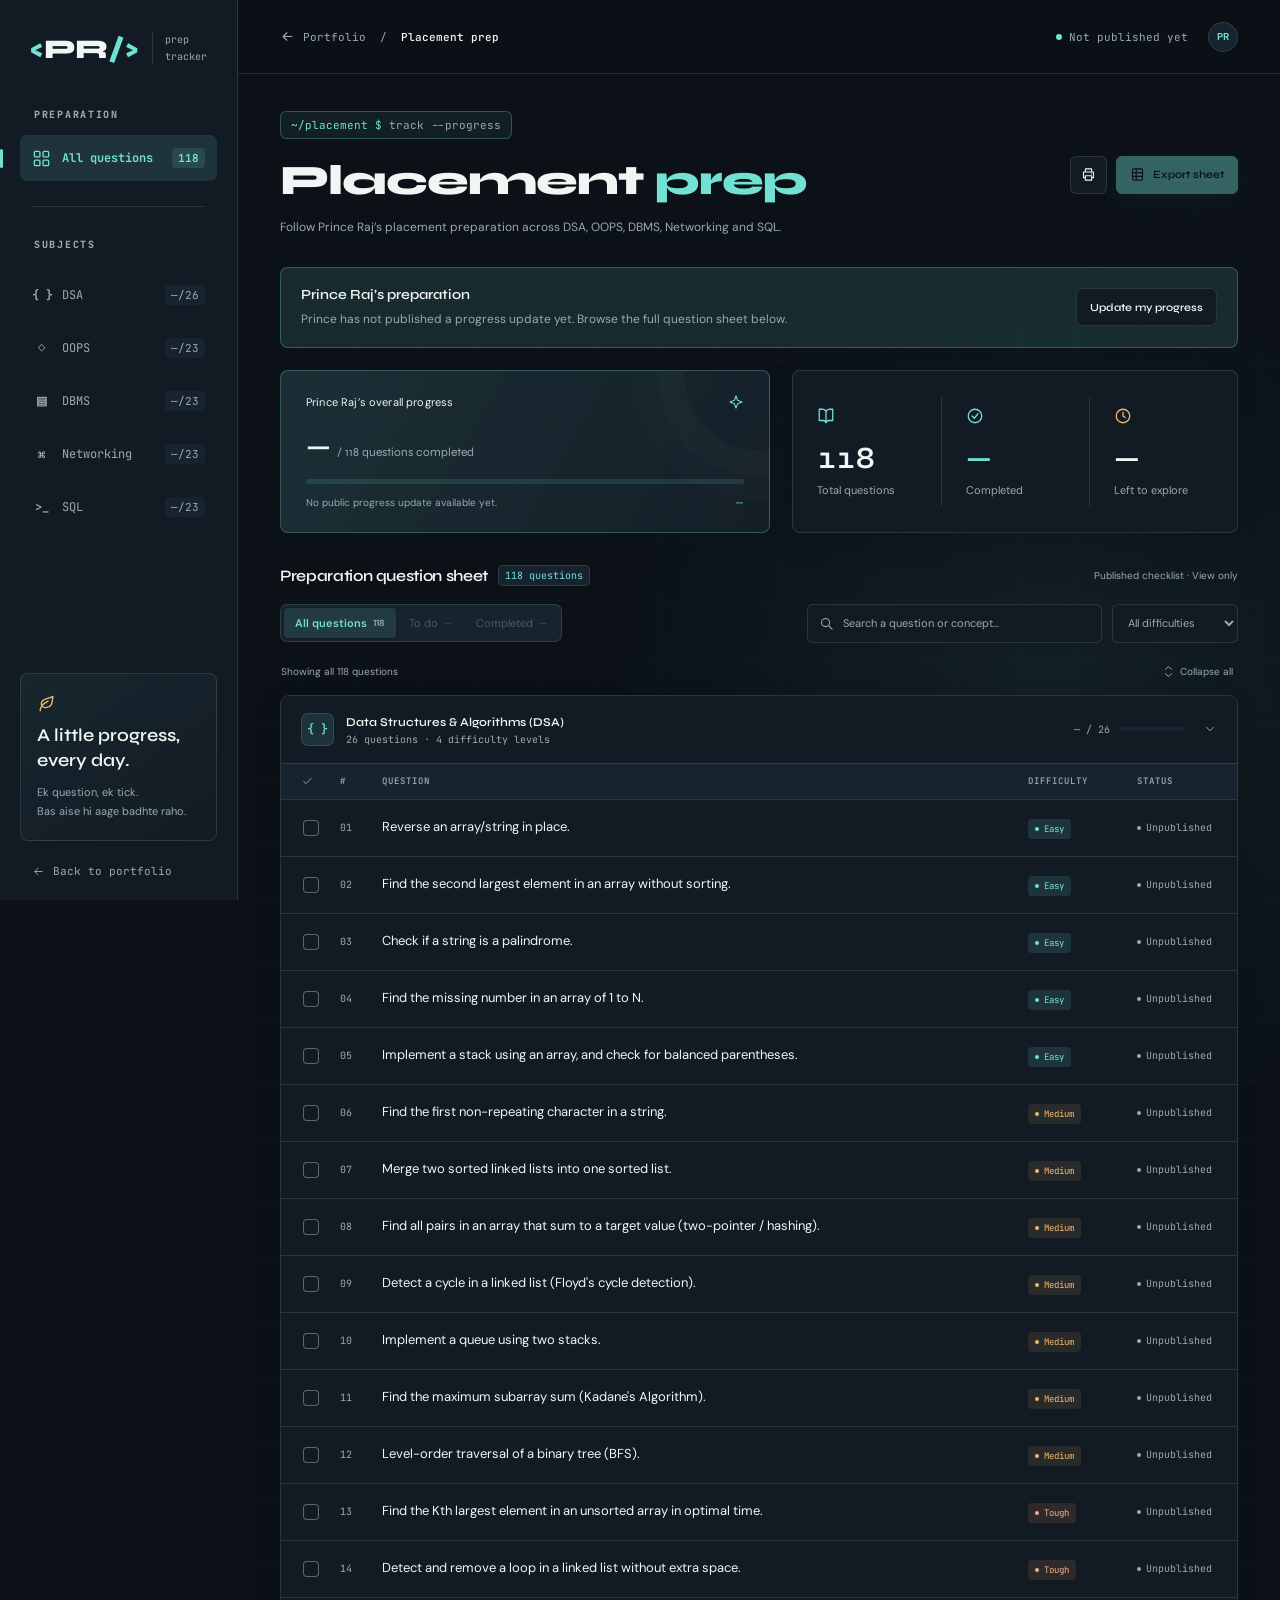
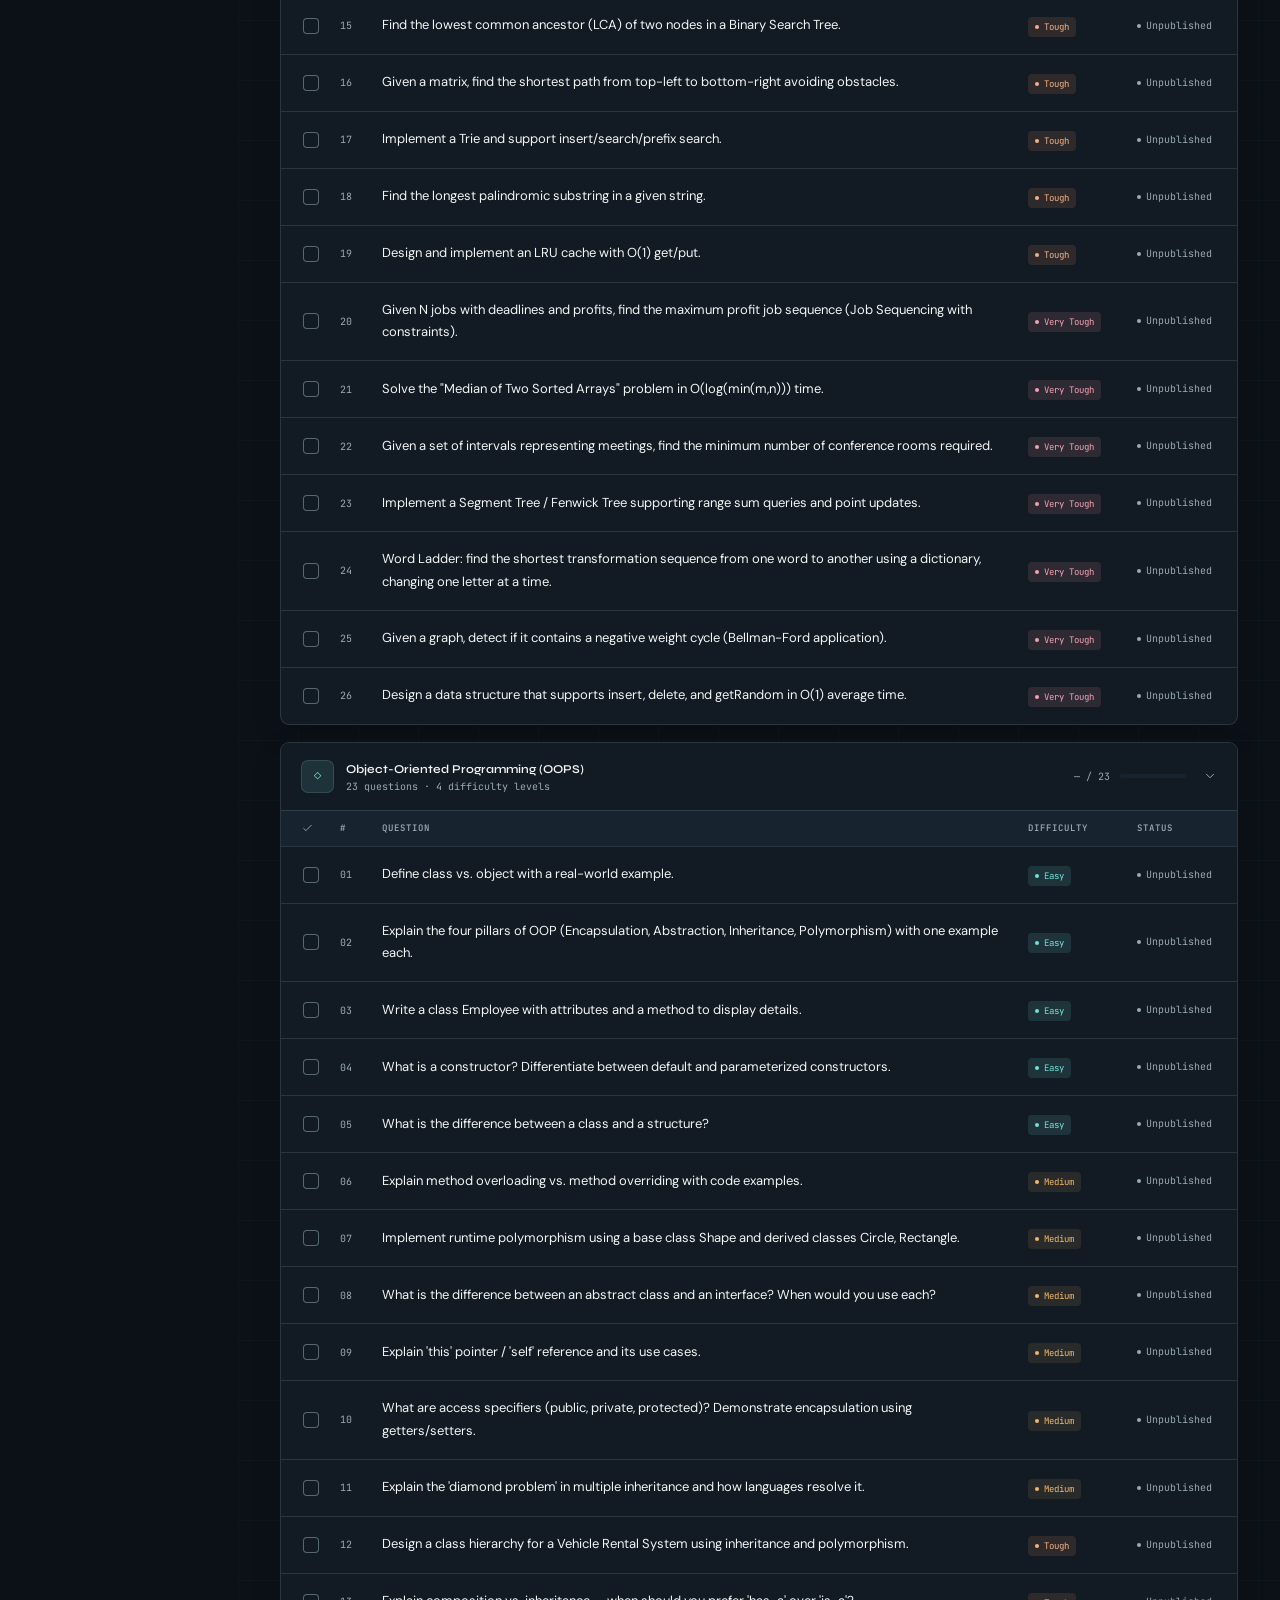
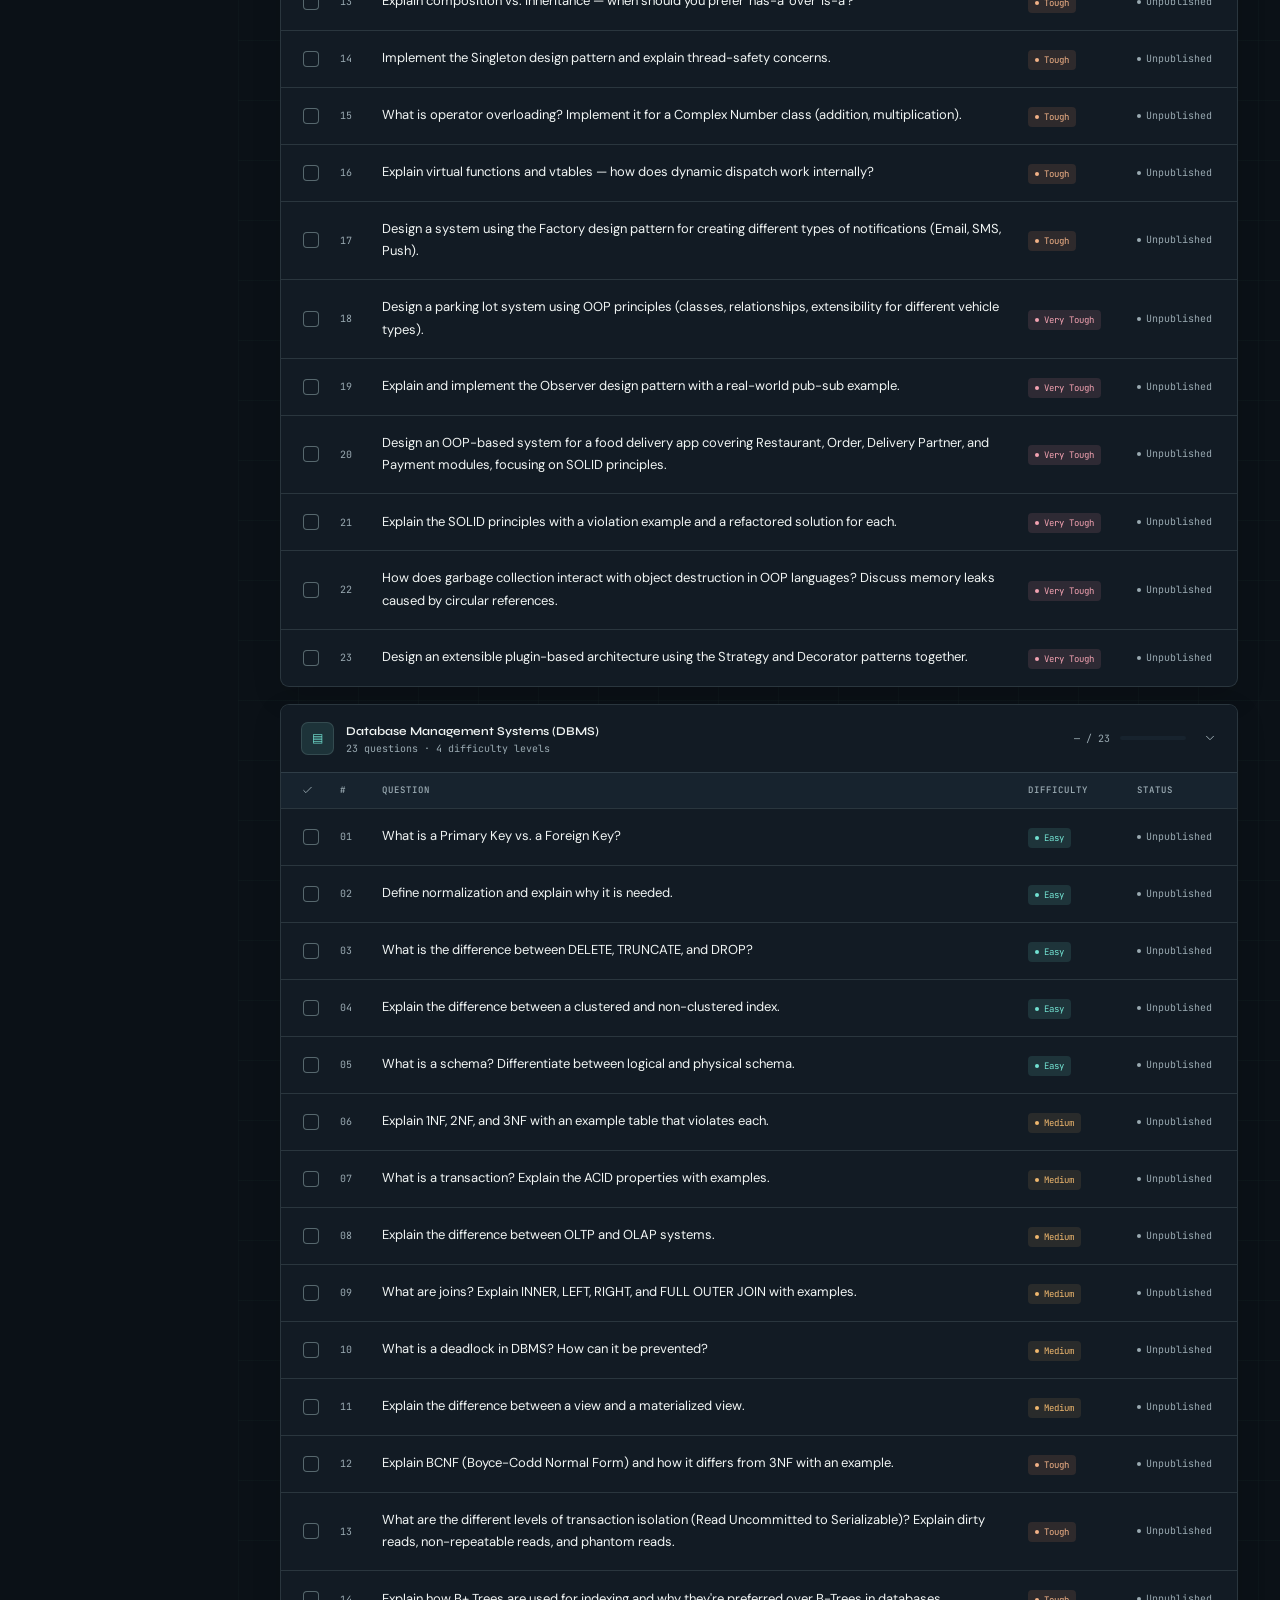
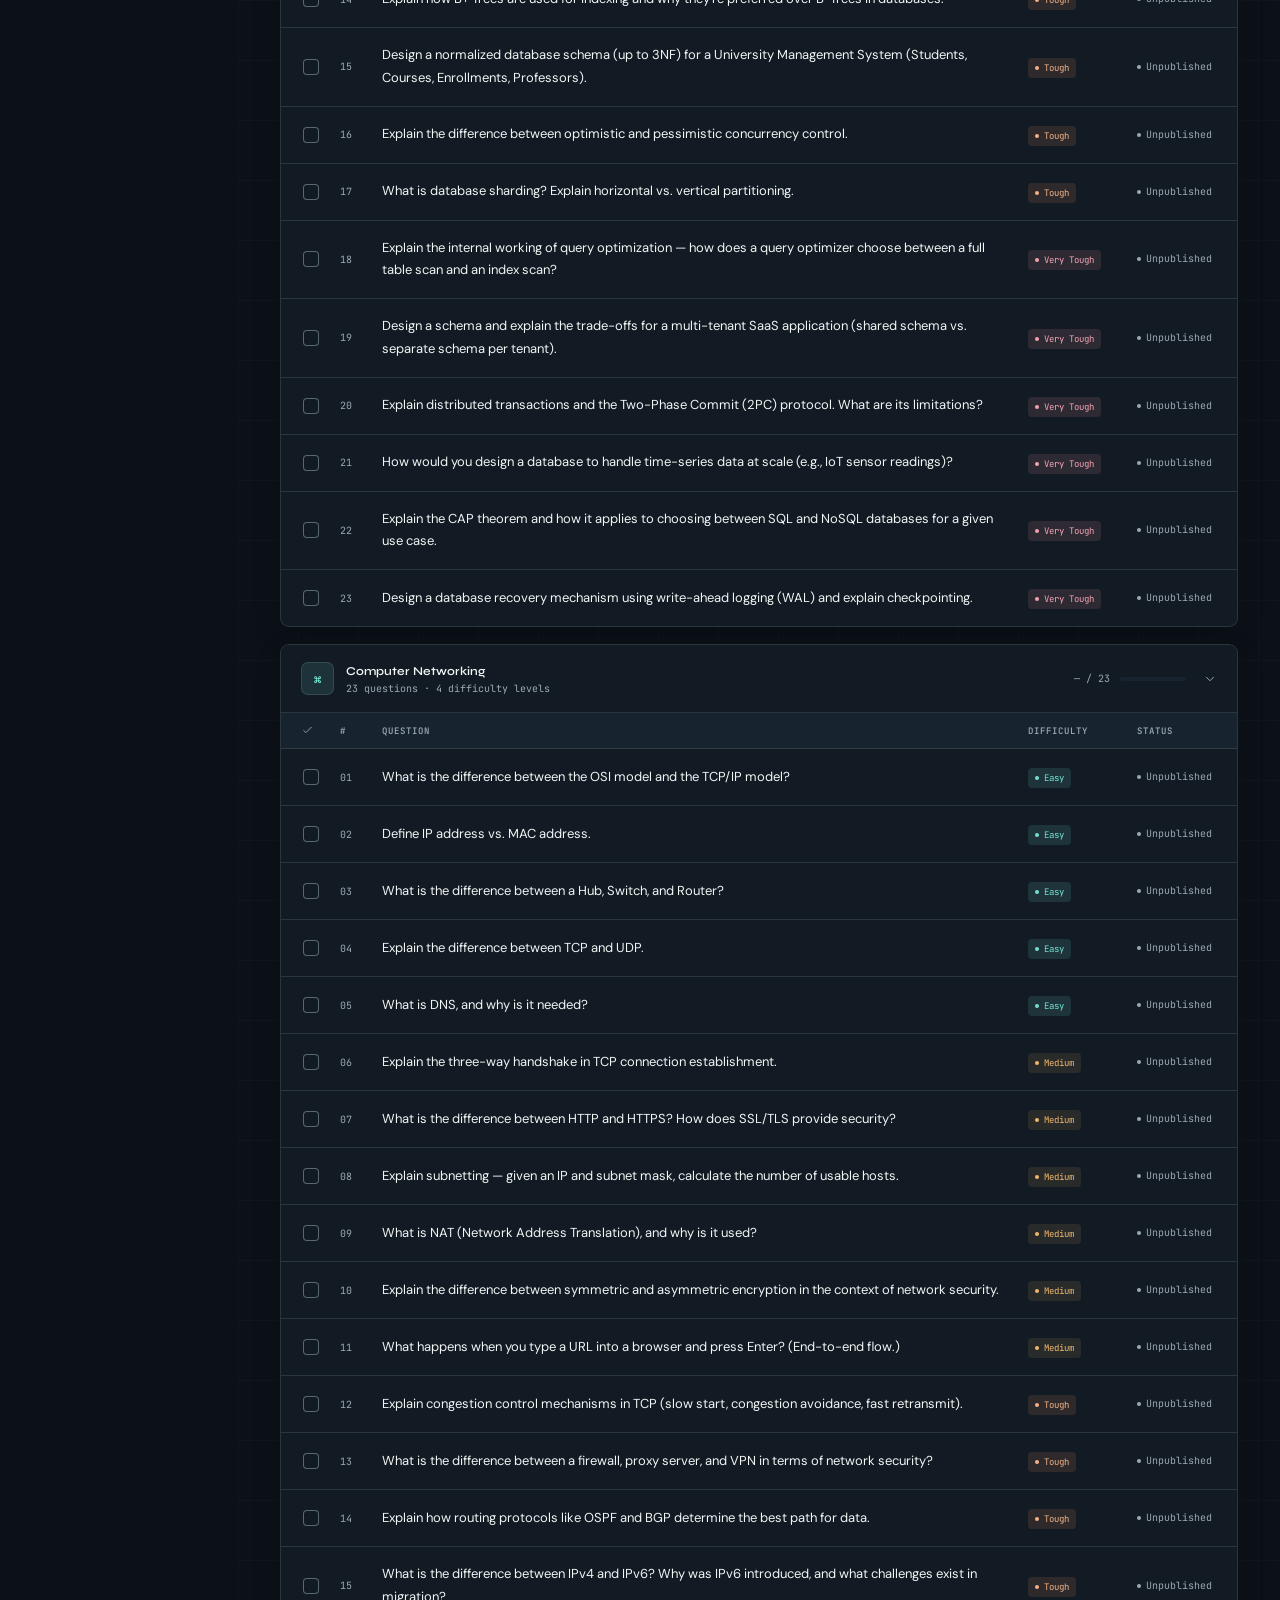
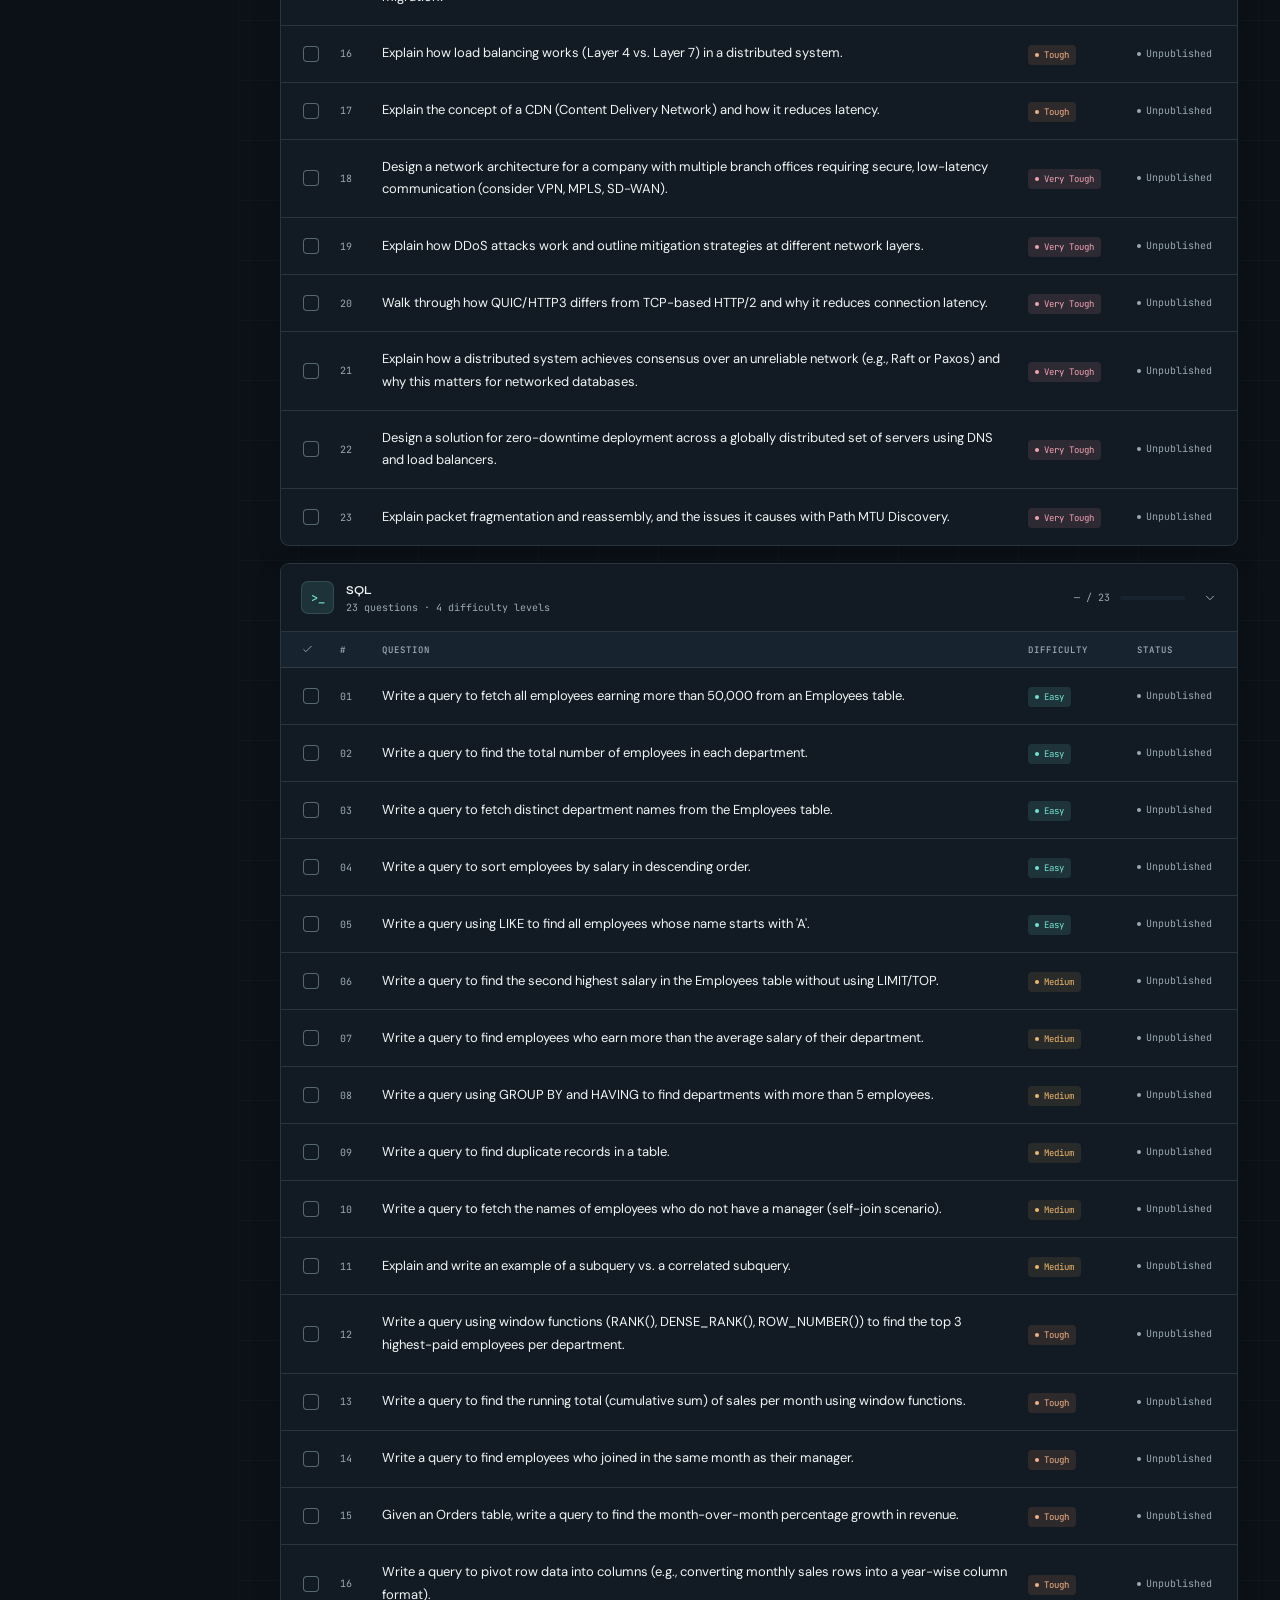
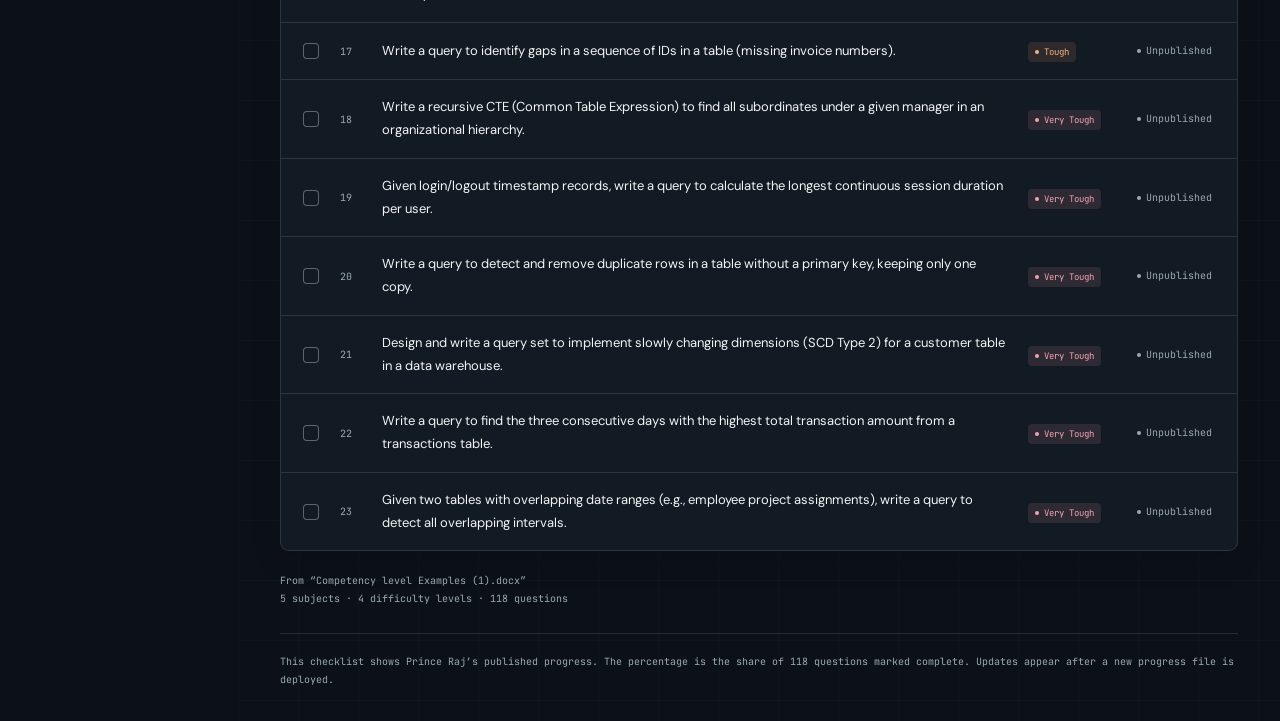
==== commit f49cf085: "Add public preparation snapshots and preserve local draft progress" ====
--- a/placement-tracker.html
+++ b/placement-tracker.html
@@ -4,7 +4,7 @@
   <meta charset="UTF-8">
   <meta name="viewport" content="width=device-width, initial-scale=1">
   <meta name="theme-color" content="#0b1117">
-  <meta name="description" content="A personal checklist for all 118 placement interview questions in DSA, OOPS, DBMS, Networking and SQL.">
+  <meta name="description" content="Follow Prince Raj's preparation progress across 118 placement interview questions in DSA, OOPS, DBMS, Networking and SQL.">
   <title>Placement Prep | Prince Raj</title>
   <link rel="preconnect" href="https://fonts.googleapis.com">
   <link rel="preconnect" href="https://fonts.gstatic.com" crossorigin>
@@ -83,6 +83,13 @@
     .status-tab[aria-pressed="true"]{background:var(--accent-glow)}
     .toast{border:1px solid var(--accent-border)}
     .skip-link{color:var(--accent);border:1px solid var(--accent-border)}
+    .publication-panel{display:flex;justify-content:space-between;align-items:center;gap:18px;padding:17px 20px;margin:0 0 22px;border:1px solid var(--accent-border);background:var(--accent-glow);border-radius:8px}
+    .publication-panel strong{font-family:var(--font-display);font-size:14px;font-weight:600}.publication-panel p{font-size:12px;color:var(--muted);line-height:1.75;margin:6px 0 0;max-width:690px}
+    .question-check:disabled{opacity:1;cursor:default}body[data-mode="public"] .question-label,body[data-mode="public"] .check-target{cursor:default}
+    .question-table th.state-col{width:110px}.state{white-space:normal;line-height:1.6}
+    @media(max-width:1150px){.heading-row{flex-wrap:wrap}.actions{flex-wrap:wrap}}
+    @media(max-width:620px){.publication-panel{align-items:flex-start;flex-direction:column;padding:15px}.publication-panel p{font-size:11px}.actions{flex-wrap:wrap}}
+    @media print{.publication-panel{background:white;border-color:#ccc;color:#111;break-inside:avoid}.publication-panel .btn{display:none}}
     @media(min-width:1500px){.content{padding-top:45px}.overview{grid-template-columns:1fr 1.2fr}.question-label{font-size:13px}.question-table td{padding-top:18px;padding-bottom:18px}}
     @media(max-width:1150px){:root{--sidebar:207px}.sidebar{padding-left:15px;padding-right:15px}.brand{font-size:21px}.nav-item.active:before{left:-15px}.content{padding:30px 27px}.topbar{padding:0 27px}.overview{gap:15px;grid-template-columns:1fr 1fr}.stat{padding:0 17px}.status-tab{padding:8px 8px;font-size:10px}.tab-count{display:none}.search-field{max-width:none}.heading-row{gap:14px}.intro{max-width:390px}.sheet-helper{display:none}}
     @media(max-width:850px){:root{--sidebar:180px}.sidebar{padding:27px 12px 18px}.brand{font-size:19px;margin:0 5px 36px;gap:7px}.brand-mark{width:29px;height:30px}.nav-item{font-size:11px;padding:12px 8px;gap:8px}.nav-item.active:before{left:-12px}.nav-caption{font-size:9px;margin-left:8px}.note-card{padding:15px 12px}.note-card h2{font-size:16px}.content{padding:26px 22px}.topbar{padding:0 22px}.heading-row{align-items:flex-start}.actions{gap:6px;margin-top:24px}.actions>.icon-button{display:none}h1{font-size:31px}.overview{grid-template-columns:1fr}.stats{padding:18px 0}.stat{display:grid;grid-template-columns:23px 1fr;column-gap:8px;align-content:center}.stat-icon{grid-row:1/3;align-self:center}.stat-number{font-size:24px;margin:0 0 4px}.stat-label{font-size:10px}.progress-card{padding:20px 23px}.progress-top{margin-bottom:12px}.filterbar{flex-wrap:wrap}.status-tabs{width:100%;margin-bottom:2px}.status-tab{flex:1;justify-content:center}.tab-count{display:inline}.search-field{margin:0;flex:1}.question-table th.state-col,.state-cell{display:none}.question-table th.level-col{width:87px}.question-table th.number-col{width:32px}.question-table th.check-col{width:43px}.topic-heading{padding:15px}.topic-progress{gap:7px}.mini-track{width:40px}.topic-name{font-size:11px}.question-table td{padding:14px 8px}.question-table td.check-cell{padding-left:15px}.question-label{font-size:12px}.question-table th.check-col{padding-left:15px}}
@@ -112,7 +119,7 @@
   <a href="#question-sheet" class="skip-link">Skip to questions</a>
   <aside class="sidebar" aria-label="Study navigation">
     <a class="brand" href="index.html" aria-label="Prince Raj portfolio"><span class="portfolio-logo"><span class="logo-bracket">&lt;</span>PR<span class="logo-bracket">/&gt;</span></span><span class="brand-caption">prep<br>tracker</span></a>
-    <p class="nav-caption">YOUR WORKSPACE</p>
+    <p class="nav-caption" id="workspace-caption">PREPARATION</p>
     <nav class="subject-nav" aria-label="Subjects" id="subject-nav"></nav>
     <div class="sidebar-bottom">
       <div class="note-card"><div class="note-icon"><svg class="icon" aria-hidden="true"><use href="#i-leaf"/></svg></div><h2>A little progress,<br>every day.</h2><p>Ek question, ek tick.<br>Bas aise hi aage badhte raho.</p></div>
@@ -120,30 +127,32 @@
     </div>
   </aside>
   <div class="workspace">
-    <header class="topbar"><div class="breadcrumb"><a class="breadcrumb-home" href="index.html"><svg class="icon" style="width:15px;height:15px" aria-hidden="true"><use href="#i-arrow"/></svg>Portfolio</a><span class="slash">/</span><strong>Placement prep</strong></div><div class="topbar-right"><span class="save-state" id="save-state" title="Progress is saved in this browser on this device"><span class="save-dot"></span><span id="save-label">Saved on this device</span></span><span class="avatar" aria-hidden="true">PR</span></div></header>
+    <header class="topbar"><div class="breadcrumb"><a class="breadcrumb-home" href="index.html"><svg class="icon" style="width:15px;height:15px" aria-hidden="true"><use href="#i-arrow"/></svg>Portfolio</a><span class="slash">/</span><strong>Placement prep</strong></div><div class="topbar-right"><span class="save-state" id="save-state" title="Prince Raj’s published preparation progress"><span class="save-dot"></span><span id="save-label">Public progress</span></span><span class="avatar" aria-hidden="true">PR</span></div></header>
     <main class="content">
-      <div class="heading-row"><div><p class="eyebrow">~/placement $ <span>track --progress</span></p><h1>Placement <span class="accent-text">prep</span></h1><p class="intro">A clear plan. One question at a time.<br>Question complete ho gaya? Tick karo aur progress track karo.</p></div><div class="actions"><button class="btn icon-button" id="print-button" title="Print current sheet" aria-label="Print current sheet"><svg class="icon" aria-hidden="true"><use href="#i-print"/></svg></button><div class="backup-wrap"><button class="btn" id="backup-button" aria-expanded="false" aria-controls="backup-menu"><svg class="icon" aria-hidden="true"><use href="#i-download"/></svg>Backup<svg class="icon" style="width:11px" aria-hidden="true"><use href="#i-chevron"/></svg></button><div class="backup-menu" id="backup-menu" hidden><button id="download-backup"><svg class="icon" aria-hidden="true"><use href="#i-download"/></svg>Save progress backup</button><button id="restore-backup"><svg class="icon" aria-hidden="true"><use href="#i-upload"/></svg>Restore from backup</button></div></div><button class="btn primary" id="export-button"><svg class="icon" aria-hidden="true"><use href="#i-sheet"/></svg>Export sheet</button></div></div>
+      <div class="heading-row"><div><p class="eyebrow">~/placement $ <span>track --progress</span></p><h1>Placement <span class="accent-text">prep</span></h1><p class="intro" id="page-intro">A clear plan. One question at a time.<br>Question complete ho gaya? Tick karo aur progress track karo.</p></div><div class="actions"><button class="btn icon-button" id="print-button" title="Print current sheet" aria-label="Print current sheet"><svg class="icon" aria-hidden="true"><use href="#i-print"/></svg></button><div class="backup-wrap owner-only" hidden><button class="btn" id="backup-button" aria-expanded="false" aria-controls="backup-menu"><svg class="icon" aria-hidden="true"><use href="#i-download"/></svg>Backup<svg class="icon" style="width:11px" aria-hidden="true"><use href="#i-chevron"/></svg></button><div class="backup-menu" id="backup-menu" hidden><button id="download-backup"><svg class="icon" aria-hidden="true"><use href="#i-download"/></svg>Save progress backup</button><button id="restore-backup"><svg class="icon" aria-hidden="true"><use href="#i-upload"/></svg>Restore from backup</button></div></div><button class="btn owner-only" id="publish-button" hidden>Save public update</button><button class="btn primary" id="export-button"><svg class="icon" aria-hidden="true"><use href="#i-sheet"/></svg>Export sheet</button></div></div>
+      <section class="publication-panel" aria-label="Preparation progress publication"><div><strong id="publication-title">Prince Raj’s preparation</strong><p id="publication-description">Loading the latest public progress snapshot…</p></div><a class="btn" id="mode-link" href="placement-tracker.html?edit=1">Update my progress</a></section>
       <p id="storage-warning" class="storage-warning" role="alert" hidden></p>
       <section class="overview" aria-label="Overall progress">
-        <div class="progress-card"><div class="progress-top"><span class="progress-label">Your overall progress</span><svg class="icon" aria-hidden="true"><use href="#i-spark"/></svg></div><div class="progress-value"><strong id="progress-done" style="font-weight:inherit">0</strong><span>/ 118 questions completed</span></div><div class="progress-track" id="overall-progress" role="progressbar" aria-label="Overall completion" aria-valuemin="0" aria-valuemax="118" aria-valuenow="0"><div class="progress-fill" id="progress-fill" style="width:0%"></div></div><div class="progress-bottom"><span id="progress-message">Your first tick is the first step.</span><span class="progress-percent" id="progress-percent">0%</span></div></div>
-        <div class="stats"><div class="stat"><span class="stat-icon"><svg class="icon" aria-hidden="true"><use href="#i-book"/></svg></span><span class="stat-number">118</span><span class="stat-label">Total questions</span></div><div class="stat completed"><span class="stat-icon"><svg class="icon" aria-hidden="true"><use href="#i-circle-check"/></svg></span><span class="stat-number" id="stat-done">0</span><span class="stat-label">Completed</span></div><div class="stat"><span class="stat-icon"><svg class="icon" aria-hidden="true"><use href="#i-clock"/></svg></span><span class="stat-number" id="stat-remaining">118</span><span class="stat-label">Left to explore</span></div></div>
+        <div class="progress-card"><div class="progress-top"><span class="progress-label" id="progress-label">Prince Raj’s overall progress</span><svg class="icon" aria-hidden="true"><use href="#i-spark"/></svg></div><div class="progress-value"><strong id="progress-done" style="font-weight:inherit">—</strong><span>/ 118 questions completed</span></div><div class="progress-track" id="overall-progress" role="progressbar" aria-label="Overall completion" aria-valuemin="0" aria-valuemax="118" aria-valuenow="0"><div class="progress-fill" id="progress-fill" style="width:0%"></div></div><div class="progress-bottom"><span id="progress-message">Loading public progress…</span><span class="progress-percent" id="progress-percent">—</span></div></div>
+        <div class="stats"><div class="stat"><span class="stat-icon"><svg class="icon" aria-hidden="true"><use href="#i-book"/></svg></span><span class="stat-number">118</span><span class="stat-label">Total questions</span></div><div class="stat completed"><span class="stat-icon"><svg class="icon" aria-hidden="true"><use href="#i-circle-check"/></svg></span><span class="stat-number" id="stat-done">—</span><span class="stat-label">Completed</span></div><div class="stat"><span class="stat-icon"><svg class="icon" aria-hidden="true"><use href="#i-clock"/></svg></span><span class="stat-number" id="stat-remaining">—</span><span class="stat-label">Left to explore</span></div></div>
       </section>
       <section id="question-sheet" aria-label="Question checklist" tabindex="-1">
-        <div class="sheet-title-row"><div class="sheet-title"><h2 id="sheet-heading">Your question sheet</h2><span class="count-pill" id="sheet-count">118 questions</span></div><span class="sheet-helper"><svg class="icon" aria-hidden="true"><use href="#i-circle-check"/></svg>Every tick is saved automatically</span></div>
+        <div class="sheet-title-row"><div class="sheet-title"><h2 id="sheet-heading">Your question sheet</h2><span class="count-pill" id="sheet-count">118 questions</span></div><span class="sheet-helper" id="sheet-helper"><svg class="icon" aria-hidden="true"><use href="#i-circle-check"/></svg>Every tick is saved automatically</span></div>
         <nav class="mobile-subjects" id="mobile-subjects" aria-label="Filter by subject"></nav>
         <div class="filterbar"><div class="status-tabs" role="group" aria-label="Completion status"><button class="status-tab" data-status="all" aria-pressed="true">All questions <span class="tab-count" id="tab-all">118</span></button><button class="status-tab" data-status="pending" aria-pressed="false">To do <span class="tab-count" id="tab-pending">118</span></button><button class="status-tab" data-status="done" aria-pressed="false">Completed <span class="tab-count" id="tab-done">0</span></button></div><label class="search-field"><span class="sr-only">Search questions</span><svg class="icon" aria-hidden="true"><use href="#i-search"/></svg><input id="search" type="search" placeholder="Search a question or concept..." autocomplete="off"></label><label><span class="sr-only">Filter by difficulty</span><select class="difficulty-select" id="difficulty"><option value="all">All difficulties</option><option>Easy</option><option>Medium</option><option>Tough</option><option>Very Tough</option></select></label></div>
         <div class="result-line"><span id="result-count" role="status" aria-live="polite">Showing all 118 questions</span><button class="clear-filters" id="clear-filters" hidden>Clear filters</button><button class="collapse-button" id="collapse-button"><svg class="icon" aria-hidden="true"><use href="#i-collapse"/></svg><span>Collapse all</span></button></div>
         <div id="questions"></div>
         <div class="empty-state" id="empty-state" hidden><svg class="icon" aria-hidden="true"><use href="#i-search"/></svg><h3 id="empty-title">No questions found</h3><p id="empty-message">Try another keyword or change your filters.</p><button class="btn" id="empty-clear">Show all questions</button></div>
-        <noscript><p class="storage-warning">Please enable JavaScript to load the 118 questions and save your checklist progress.</p></noscript>
-        <div class="sheet-footer"><p>From “Competency level Examples (1).docx”<br>5 subjects · 4 difficulty levels · 118 questions</p><button class="reset-button" id="reset-button">Reset progress</button></div>
-        <p class="footer-note"><strong>Make it your routine.</strong> Easy &amp; Medium for screening rounds. Tough for technical interviews. Very Tough for design &amp; advanced rounds.<br>Progress stays in this browser on this device. Use Backup to keep a copy or move it to another device.</p>
+        <noscript><p class="storage-warning">Please enable JavaScript to view the 118 questions and published preparation progress.</p></noscript>
+        <div class="sheet-footer"><p>From “Competency level Examples (1).docx”<br>5 subjects · 4 difficulty levels · 118 questions</p><button class="reset-button owner-only" id="reset-button" hidden>Reset progress</button></div>
+        <p class="footer-note" id="footer-note"><strong>Make it your routine.</strong> Easy &amp; Medium for screening rounds. Tough for technical interviews. Very Tough for design &amp; advanced rounds.<br>Progress stays in this browser on this device. Use Backup to keep a copy or move it to another device.</p>
       </section>
     </main>
   </div>
   <input type="file" id="backup-file" accept=".json,application/json" hidden>
   <dialog id="confirm-dialog" aria-labelledby="dialog-title" aria-describedby="dialog-description"><h2 id="dialog-title">Reset your progress?</h2><p id="dialog-description">This will uncheck all 118 questions. Save a backup first if you want to keep your progress.</p><div class="dialog-actions"><button class="btn" id="dialog-cancel" autofocus>Keep studying</button><button class="btn danger" id="dialog-confirm">Reset progress</button></div></dialog>
   <div class="toast" id="toast" role="status" aria-live="polite"></div>
+  <script src="placement-progress.js"></script>
   <script id="question-data" type="application/json">[
   {
     "id": "dsa",
@@ -901,6 +910,11 @@
       const allQuestions = subjects.flatMap(subject => subject.questions.map(question => ({...question, subject: subject.id, subjectName: subject.name})));
       const knownIds = new Set(allQuestions.map(question => question.id));
       const storageKey = 'prepboard.placement-competency.v1';
+      const editMode = new URLSearchParams(window.location.search).get('edit') === '1';
+      document.body.dataset.mode = editMode ? 'edit' : 'public';
+      let snapshotState = 'unavailable';
+      let published = new Set();
+      let snapshotDate = null;
       const $ = id => document.getElementById(id);
       const escapeHTML = value => String(value).replace(/[&<>"']/g, char => ({'&':'&amp;','<':'&lt;','>':'&gt;','"':'&quot;',"'":'&#39;'}[char]));
       const icon = name => `<svg class="icon" aria-hidden="true"><use href="#i-${name}"/></svg>`;
@@ -916,6 +930,37 @@
         if (!value || value.app !== 'prepboard' || value.version !== 1 || value.questionSet !== 'placement-competency' || !Array.isArray(value.completed) || value.completed.some(id => typeof id !== 'string' || !knownIds.has(id))) throw new Error('Invalid backup');
         return new Set(value.completed);
       }
+      try {
+        const snapshot = window.PLACEMENT_PROGRESS;
+        published = readProgress(snapshot);
+        if (snapshot.publishedAt === null && published.size === 0) {
+          snapshotState = 'unpublished';
+        } else if (typeof snapshot.publishedAt === 'string' && Number.isFinite(Date.parse(snapshot.publishedAt))) {
+          snapshotState = 'ready';
+          snapshotDate = new Date(snapshot.publishedAt).toLocaleString(undefined, {dateStyle:'medium', timeStyle:'short'});
+        } else throw new Error('Invalid snapshot date');
+      } catch (error) { published = new Set(); }
+      completed = new Set(published);
+
+      function configureView() {
+        document.querySelectorAll('.owner-only').forEach(element => { element.hidden = !editMode; });
+        $('page-intro').textContent = editMode ? 'Update your preparation checklist. Save a public update when you’re ready to share it.' : 'Follow Prince Raj’s placement preparation across DSA, OOPS, DBMS, Networking and SQL.';
+        $('workspace-caption').textContent = editMode ? 'DRAFT WORKSPACE' : 'PREPARATION';
+        $('progress-label').textContent = editMode ? 'Your draft progress' : 'Prince Raj’s overall progress';
+        $('mode-link').href = editMode ? 'placement-tracker.html' : 'placement-tracker.html?edit=1';
+        $('mode-link').textContent = editMode ? 'View public progress' : 'Update my progress';
+        $('sheet-helper').textContent = editMode ? 'Draft saves on this device' : 'Published checklist · View only';
+        $('publication-title').textContent = editMode ? 'Your preparation draft' : 'Prince Raj’s preparation';
+        $('publication-description').textContent = editMode ? 'Ticks are saved in this browser. To share them, use Save public update, replace placement-progress.js in your portfolio folder, then push that file to GitHub.' : snapshotState === 'ready' ? `Progress snapshot updated ${snapshotDate}. Everyone sees this same checklist.` : snapshotState === 'unpublished' ? 'Prince has not published a progress update yet. Browse the full question sheet below.' : 'The public progress snapshot could not be loaded. Reload the page to try again.';
+        $('save-label').textContent = editMode ? 'Draft saved on device' : snapshotState === 'ready' ? 'Published progress' : snapshotState === 'unpublished' ? 'Not published yet' : 'Progress unavailable';
+        $('save-state').title = editMode ? 'Draft changes stay in this browser until you publish the progress file through GitHub.' : snapshotDate ? `Snapshot updated ${snapshotDate}` : 'No preparation progress is currently available to display.';
+        $('footer-note').textContent = editMode ? 'Your previous saved ticks are kept in this browser. Backup can move your draft between devices. Only someone with access to the GitHub repository can publish changes; this draft workspace does not write to the public site.' : 'This checklist shows Prince Raj’s published progress. The percentage is the share of 118 questions marked complete. Updates appear after a new progress file is deployed.';
+        const unavailable = !editMode && snapshotState !== 'ready';
+        $('export-button').disabled = unavailable;
+        document.querySelectorAll('[data-status]').forEach(button => { button.disabled = unavailable && button.dataset.status !== 'all'; });
+      }
+      configureView();
+
       function storageFailure(message) {
         storageAvailable = false;
         $('save-label').textContent = 'Not saved — use Backup';
@@ -923,7 +968,7 @@
         $('storage-warning').textContent = message;
         $('storage-warning').hidden = false;
       }
-      try {
+      if (editMode) try {
         const stored = localStorage.getItem(storageKey);
         if (stored) completed = readProgress(JSON.parse(stored));
         const probe = `${storageKey}.probe`;
@@ -934,11 +979,12 @@
       }
       function progressData() { return {app:'prepboard',version:1,questionSet:'placement-competency',completed:[...completed],exportedAt:new Date().toISOString()}; }
       function saveProgress() {
+        if (!editMode) return;
         try {
           localStorage.setItem(storageKey, JSON.stringify(progressData()));
           storageAvailable = true;
-          $('save-label').textContent = 'Saved on this device';
-          $('save-state').title = 'Progress is saved in this browser on this device';
+          $('save-label').textContent = 'Draft saved on device';
+          $('save-state').title = 'Draft saved in this browser. Use Save public update and push the file to GitHub to publish it.';
           $('storage-warning').hidden = true;
         } catch (error) {
           storageFailure('Your changes could not be saved in this browser. Use Backup → Save progress backup before closing this page.');
@@ -950,20 +996,27 @@
         toastTimer = setTimeout(() => { $('toast').textContent = ''; }, 4200);
       }
       function updateProgress() {
+        const unavailable = !editMode && snapshotState !== 'ready';
         const done = completed.size;
         const percentage = Math.round(done / allQuestions.length * 100);
-        $('progress-done').textContent = done;
-        $('stat-done').textContent = done;
-        $('stat-remaining').textContent = allQuestions.length - done;
-        $('progress-percent').textContent = `${percentage}%`;
+        $('progress-done').textContent = unavailable ? '—' : done;
+        $('stat-done').textContent = unavailable ? '—' : done;
+        $('stat-remaining').textContent = unavailable ? '—' : allQuestions.length - done;
+        $('progress-percent').textContent = unavailable ? '—' : `${percentage}%`;
         $('progress-fill').style.width = `${percentage}%`;
-        $('overall-progress').setAttribute('aria-valuenow', done);
-        $('progress-message').textContent = done === 0 ? 'Your first tick is the first step.' : done === allQuestions.length ? 'All done. Look how far you’ve come!' : `${allQuestions.length - done} more small steps. You’ve got this.`;
+        if (unavailable) {
+          $('overall-progress').removeAttribute('aria-valuenow');
+          $('overall-progress').setAttribute('aria-valuetext', 'Progress not available');
+        } else {
+          $('overall-progress').setAttribute('aria-valuenow', done);
+          $('overall-progress').setAttribute('aria-valuetext', `${done} of ${allQuestions.length} questions completed`);
+        }
+        $('progress-message').textContent = unavailable ? 'No public progress update available yet.' : editMode ? (done === 0 ? 'Your first tick is the first step.' : `${allQuestions.length - done} questions remaining in your draft.`) : `${done} completed · ${allQuestions.length - done} remaining`;
         $('reset-button').disabled = done === 0;
         for (const subject of subjects) {
           const count = subject.questions.filter(question => completed.has(question.id)).length;
-          document.querySelectorAll(`[data-subject-count="${subject.id}"]`).forEach(element => { element.textContent = `${count}/${subject.questions.length}`; });
-          document.querySelectorAll(`[data-topic-count="${subject.id}"]`).forEach(element => { element.textContent = `${count} / ${subject.questions.length}`; });
+          document.querySelectorAll(`[data-subject-count="${subject.id}"]`).forEach(element => { element.textContent = unavailable ? `—/${subject.questions.length}` : `${count}/${subject.questions.length}`; });
+          document.querySelectorAll(`[data-topic-count="${subject.id}"]`).forEach(element => { element.textContent = unavailable ? `— / ${subject.questions.length}` : `${count} / ${subject.questions.length}`; });
           document.querySelectorAll(`[data-topic-fill="${subject.id}"]`).forEach(element => { element.style.width = `${count / subject.questions.length * 100}%`; });
         }
       }
@@ -991,11 +1044,11 @@
         const base = baseQuestions();
         const baseDone = base.filter(question => completed.has(question.id)).length;
         $('tab-all').textContent = base.length;
-        $('tab-done').textContent = baseDone;
-        $('tab-pending').textContent = base.length - baseDone;
+        $('tab-done').textContent = !editMode && snapshotState !== 'ready' ? '—' : baseDone;
+        $('tab-pending').textContent = !editMode && snapshotState !== 'ready' ? '—' : base.length - baseDone;
         const visible = base.filter(question => statusFilter === 'all' || (statusFilter === 'done' ? completed.has(question.id) : !completed.has(question.id)));
         const selectedSubject = subjects.find(subject => subject.id === subjectFilter);
-        $('sheet-heading').textContent = selectedSubject ? `${selectedSubject.shortName} question sheet` : 'Your question sheet';
+        $('sheet-heading').textContent = selectedSubject ? `${selectedSubject.shortName} question sheet` : editMode ? 'Your draft question sheet' : 'Preparation question sheet';
         $('sheet-count').textContent = `${selectedSubject ? selectedSubject.questions.length : allQuestions.length} questions`;
         const hasFilters = subjectFilter !== 'all' || statusFilter !== 'all' || $('difficulty').value !== 'all' || $('search').value.trim() !== '';
         $('result-count').textContent = hasFilters ? `Showing ${visible.length} of ${allQuestions.length} questions` : `Showing all ${allQuestions.length} questions`;
@@ -1005,14 +1058,14 @@
           if (!questions.length) return '';
           return `<details class="topic-section" data-topic="${subject.id}" ${collapsedSubjects.has(subject.id) ? '' : 'open'}><summary class="topic-heading"><span class="topic-badge" aria-hidden="true">${escapeHTML(subject.symbol)}</span><div><div class="topic-name">${escapeHTML(subject.name)}</div><div class="topic-sub">${subject.questions.length} questions · 4 difficulty levels</div></div><span class="topic-progress"><span class="sr-only">Completed </span><span data-topic-count="${subject.id}"></span><span class="mini-track" aria-hidden="true"><span class="mini-fill" style="display:block" data-topic-fill="${subject.id}"></span></span>${icon('chevron').replace('class="icon"','class="icon chevron"')}</span></summary><table class="question-table"><caption class="sr-only">${escapeHTML(subject.name)} checklist</caption><thead><tr><th class="check-col" scope="col"><span class="sr-only">Complete</span>${icon('check').replace('class="icon"','class="icon" style="width:13px;height:13px"')}</th><th class="number-col" scope="col">#</th><th scope="col">QUESTION</th><th class="level-col" scope="col">DIFFICULTY</th><th class="state-col" scope="col">STATUS</th></tr></thead><tbody>${questions.map(question => {
             const done = completed.has(question.id);
-            return `<tr class="${done ? 'is-done' : ''}" data-question="${question.id}"><td class="check-cell"><label class="check-target"><input class="question-check" id="q-${question.id}" data-id="${question.id}" type="checkbox" ${done ? 'checked' : ''} aria-labelledby="label-${question.id}"></label></td><td class="number-cell">${String(question.number).padStart(2,'0')}</td><td><label class="question-label" id="label-${question.id}" for="q-${question.id}">${escapeHTML(question.text)}</label></td><td><span class="difficulty ${question.level.toLowerCase().replaceAll(' ','-')}">${question.level}</span></td><td class="state-cell"><span class="state">${done ? 'Completed' : 'To do'}</span></td></tr>`;
+            return `<tr class="${done ? 'is-done' : ''}" data-question="${question.id}"><td class="check-cell"><label class="check-target"><input class="question-check" id="q-${question.id}" data-id="${question.id}" type="checkbox" ${done ? 'checked' : ''} ${editMode ? '' : 'disabled'} aria-labelledby="label-${question.id}"></label></td><td class="number-cell">${String(question.number).padStart(2,'0')}</td><td><label class="question-label" id="label-${question.id}" for="q-${question.id}">${escapeHTML(question.text)}</label></td><td><span class="difficulty ${question.level.toLowerCase().replaceAll(' ','-')}">${question.level}</span></td><td class="state-cell"><span class="state">${!editMode && snapshotState !== 'ready' ? 'Unpublished' : done ? 'Completed' : 'To do'}</span></td></tr>`;
           }).join('')}</tbody></table></details>`;
         }).join('');
         $('empty-state').hidden = visible.length !== 0;
         const completedView = statusFilter === 'done' && baseDone === 0;
         const finishedView = statusFilter === 'pending' && base.length > 0 && baseDone === base.length;
-        $('empty-title').textContent = completedView ? 'Your next tick starts here' : finishedView ? 'All caught up!' : 'No questions found';
-        $('empty-message').textContent = completedView ? 'Completed questions will appear here as you check them off.' : finishedView ? 'You’ve completed every question in this selection. Explore another subject.' : 'Try another keyword or change your filters.';
+        $('empty-title').textContent = completedView ? (editMode ? 'Your next tick starts here' : 'No completed questions in this selection') : finishedView ? 'All caught up!' : 'No questions found';
+        $('empty-message').textContent = completedView ? (editMode ? 'Completed questions will appear here as you check them off.' : 'Try another subject or view all questions.') : finishedView ? 'Every question in this selection is marked complete. Explore another subject.' : 'Try another keyword or change your filters.';
         document.querySelectorAll('.topic-section').forEach(section => section.addEventListener('toggle', () => {
           if (!section.isConnected) return;
           if (section.open) collapsedSubjects.delete(section.dataset.topic); else collapsedSubjects.add(section.dataset.topic);
@@ -1027,7 +1080,7 @@
       }
       $('questions').addEventListener('change', event => {
         const checkbox = event.target;
-        if (!checkbox.matches('.question-check')) return;
+        if (!checkbox.matches('.question-check') || !editMode) return;
         const id = checkbox.dataset.id;
         const remainingChecks = [...document.querySelectorAll('.question-check')];
         const index = remainingChecks.indexOf(checkbox);
@@ -1043,7 +1096,7 @@
           $('tab-done').textContent = done;
           $('tab-pending').textContent = baseQuestions().length - done;
         } else renderQuestions(nextId || id);
-        notify(`${completed.size} of ${allQuestions.length} completed${storageAvailable ? ' · Progress saved' : ' · Download a backup to save'}`);
+        notify(`${completed.size} of ${allQuestions.length} completed${storageAvailable ? ' · Draft saved on device' : ' · Download a backup to save'}`);
       });
       document.querySelectorAll('[data-status]').forEach(button => button.addEventListener('click', () => {
         statusFilter = button.dataset.status;
@@ -1074,6 +1127,7 @@
       }
       const dateStamp = () => new Date().toISOString().slice(0,10);
       $('export-button').addEventListener('click', () => {
+        if (!editMode && snapshotState !== 'ready') return;
         const rows = [['Number','Subject','Difficulty','Question','Status'], ...allQuestions.map(question => [question.number,question.subjectName,question.level,question.text,completed.has(question.id) ? 'Completed' : 'To do'])];
         const csv = rows.map(row => row.map(value => `"${String(value).replaceAll('"','""')}"`).join(',')).join('\r\n');
         download('\uFEFF' + csv, 'text/csv;charset=utf-8', `placement-prep-${dateStamp()}.csv`);
@@ -1093,6 +1147,7 @@
       $('confirm-dialog').addEventListener('cancel', () => { confirmAction = null; });
       $('dialog-confirm').addEventListener('click', () => { const action = confirmAction; confirmAction = null; $('confirm-dialog').close(); if (action) action(); });
       $('backup-file').addEventListener('change', async event => {
+        if (!editMode) return;
         const file = event.target.files[0]; event.target.value = ''; if (!file) return;
         try {
           if (file.size > 100000) throw new Error('File too large');
@@ -1100,13 +1155,21 @@
           askConfirmation('Restore this backup?', `This backup has ${restored.size} completed questions. Restoring it will replace your current ${completed.size} completed questions.`, 'Restore progress', () => { completed = restored; saveProgress(); renderQuestions(); notify(storageAvailable ? 'Backup restored and saved.' : 'Backup restored for this session. Download a backup before closing.'); });
         } catch (error) { notify('This is not a valid Prepboard backup. Choose a backup JSON file exported from this page.'); }
       });
-      $('reset-button').addEventListener('click', () => askConfirmation('Reset your progress?', 'This will uncheck all 118 questions. Save a backup first if you want to keep your progress.', 'Reset progress', () => { completed.clear(); saveProgress(); renderQuestions(); notify('Progress reset. A fresh start awaits.'); }));
+      $('reset-button').addEventListener('click', () => editMode && askConfirmation('Reset your progress?', 'This will uncheck all 118 questions. Save a backup first if you want to keep your progress.', 'Reset progress', () => { completed.clear(); saveProgress(); renderQuestions(); notify('Progress reset. A fresh start awaits.'); }));
+      $('publish-button').addEventListener('click', () => {
+        if (!editMode) return;
+        askConfirmation('Save a public progress update?', `Your update contains ${completed.size} of ${allQuestions.length} completed questions. Download the file, replace placement-progress.js in your portfolio folder, then commit and push it to GitHub. Visitors see this update after deployment.`, 'Download progress file', () => {
+          const snapshot = {app:'prepboard', version:1, questionSet:'placement-competency', completed:[...completed].sort(), publishedAt:new Date().toISOString()};
+          download('// Published preparation progress for Prince Raj.\nwindow.PLACEMENT_PROGRESS = ' + JSON.stringify(snapshot, null, 2) + ';\n', 'text/javascript;charset=utf-8', 'placement-progress.js');
+          notify('Progress file downloaded. Replace it in your portfolio folder and push to GitHub to publish.');
+        });
+      });
       let printState = null;
       window.addEventListener('beforeprint', () => { printState = [...collapsedSubjects]; document.querySelectorAll('.topic-section').forEach(section => { section.open = true; }); });
       window.addEventListener('afterprint', () => { if (printState) { collapsedSubjects.clear(); printState.forEach(id => collapsedSubjects.add(id)); printState = null; renderQuestions(); } });
       $('print-button').addEventListener('click', () => window.print());
       window.addEventListener('storage', event => {
-        if (event.key !== storageKey && event.key !== null) return;
+        if (!editMode || (event.key !== storageKey && event.key !== null)) return;
         try { completed = event.newValue ? readProgress(JSON.parse(event.newValue)) : new Set(); renderQuestions(); notify('Progress updated from another tab.'); } catch (error) { notify('Could not read progress from another tab. Your current checklist is unchanged.'); }
       });
       renderNavigation();
